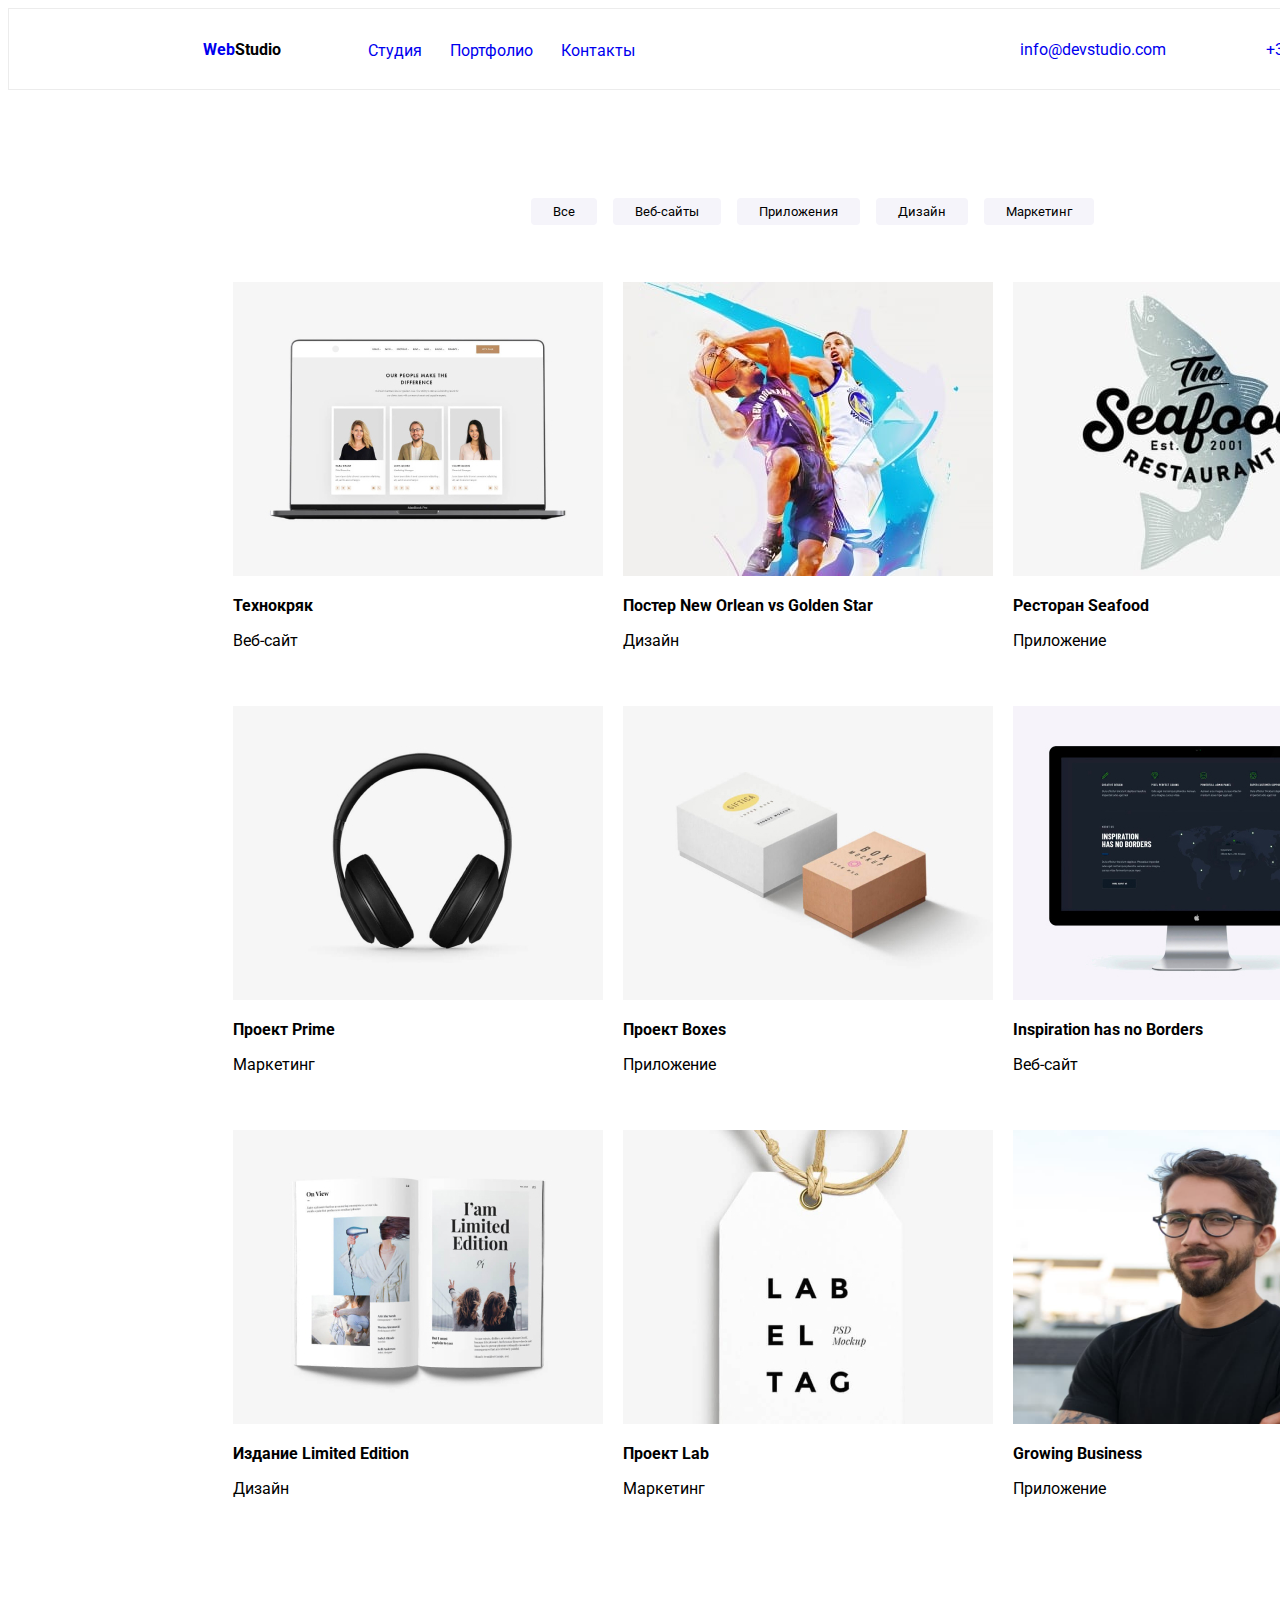
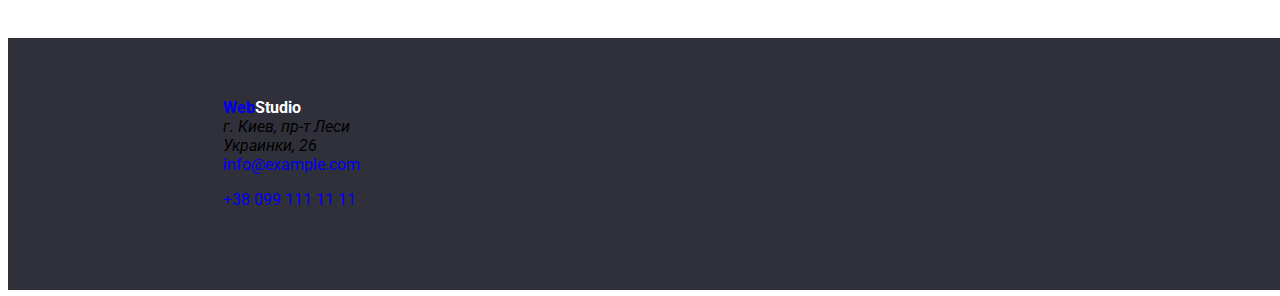
==== portfolio.html @ 561cb007 "correction hw2" ====
<!DOCTYPE html>
<html lang="ru">
<head>
   <meta charset="UTF-8">
   <meta http-equiv="X-UA-Compatible" content="IE=edge">
   <meta name="viewport" content="width=device-width, initial-scale=1.0">
   <link rel="stylesheet" href="css/style.css">
   <link href="https://fonts.googleapis.com/css2?family=Raleway:wght@700&display=swap" rel="stylesheet">
   <link href="https://fonts.googleapis.com/css2?family=Raleway:wght@700&family=Roboto:ital,wght@0,400;0,500;0,700;1,900&display=swap" rel="stylesheet">
   <title>Home Work 2</title>
</head>
<body>
   <header class="header">
      <div class="header__info-first">
         <a class="logo" href="/"><b>Web<span style="color:black">Studio</span></b></a>
         <nav>
            <ul class="nav_names">
               <li><a href="/">Студия</a></li>
               <li><a href="portfolio.html">Портфолио</a></li>
               <li><a href="#contacts">Контакты</a></li>
            </ul>
         </nav>
      </div>
      <div class="header__info-first">
         <a class="header__info-first-names" href="mailto:info@devstudio.com">info@devstudio.com</a>
         <a class="header__info-first-names" href="tel:+380961111111">+38 096 111 11 11</a>
      </div>
   </header>
   <main class="main__portfolio"> 
         <div class="main__portfolio-info">
            <ul class="main__portfolio-nav">
                  <li class="main__portfolio-nav-button"><button class="button__nav" type="button" >Все</button></li>
                  <li class="main__portfolio-nav-button"><button class="button__nav" type="button" >Веб-сайты</button></li>
                  <li class="main__portfolio-nav-button"><button class="button__nav" type="button" >Приложения</button></li>
                  <li class="main__portfolio-nav-button"><button class="button__nav" type="button" >Дизайн</button></li>
                  <li class="main__portfolio-nav-button"><button class="button__nav" type="button" >Маркетинг</button></li>
            </ul>
         </div>
         <ul class="main__information-project-details">
            <li class="main__information-project-detail">
               <img src="./images/img4.jpg" alt="man with glasses" width="370" height="294">
               <p><b>Технокряк</b></p>
               <p>Веб-сайт</p>
            </li>
            <li class="main__information-project-detail">
               <img src="./images/img5.jpg" alt="woman with glasses"  width="370" height="294">
               <p><b>Постер New Orlean vs Golden Star</b></p>
               <p>Дизайн</p>
            </li>
            <li class="main__information-project-detail">
               <img src="./images/img6.jpg" alt="man is smiling"  width="370" height="294">
               <p><b>Ресторан Seafood</b></p>
               <p>Приложение</p>
            </li>   
            <li class="main__information-project-detail">
               <img src="./images/img7.jpg" alt="man with glasses is smiling"  width="370" height="294">
               <p><b>Проект Prime</b></p>
               <p>Маркетинг</p>
            </li>  
            <li class="main__information-project-detail">
               <img src="./images/img8.jpg" alt="man with glasses"  width="370" height="294">
               <p><b>Проект Boxes</b></p>
               <p>Приложение</p>
            </li>
            <li class="main__information-project-detail">
               <img src="./images/img9.jpg" alt="woman with glasses"  width="370" height="294">
               <p><b>Inspiration has no Borders</b></p>
               <p>Веб-сайт</p>
            </li>
            <li class="main__information-project-detail">
               <img src="./images/img10.jpg" alt="man is smiling"  width="370" height="294">
               <p><b>Издание Limited Edition</b></p>
               <p>Дизайн</p>
            </li>   
            <li class="main__information-project-detail">
               <img src="./images/img11.jpg" alt="man with glasses is smiling"  width="370" height="294">
               <p><b>Проект Lab</b></p>
               <p>Маркетинг</p>
            </li>  
            <li class="main__information-project-detail">
               <img src="./images/img.jpg" alt="man with glasses is smiling" width="370" height="294">
               <p><b>Growing Business</b></p>
               <p>Приложение</p>
            </li>  
         </ul>    
   </main>
   <footer class="footer__contacts" id="contacts">
      <div class="footer__contacts-info">
         <a href="/"><b>Web<span style="color:white">Studio</span></b></a>
      <address>г. Киев, пр-т Леси Украинки, 26</address>
      <a href="mailto:info@example.com">info@example.com</a>
      <p class="tel"><a href="tel:+380991111111">+38 099 111 11 11</a></p>
      </div>
   </footer>

</body>
</html>
---- css/style.css ----
* {
  font-family: 'Raleway', sans-serif;
  font-family: 'Roboto', sans-serif;
}
body {
  width: 1600px;
  height: 1880px;
}
li {
  list-style-type: none;
}
a {
  text-decoration: none;
}
.header {
  display: flex;
  justify-content: space-around;
  width: 1600px;
  height: 80px;
  background: #ffffff;
  border: 1px solid #ececec;
}

.header__info-first {
  display: flex;
  justify-content: space-around;
  align-items: center;
}
.header__info-first-names {
  padding: 50px;
}
.logo {
  width: 145px;
  text-align: center;
}
.nav_names {
  display: flex;
  justify-content: space-around;
  width: 294px;
  height: 16px;
}
.main__portfolio {
  width: 1170px;
  height: 1360px;
  padding: 94px 215px;
}
.main__portfolio-info {
  padding-bottom: 34px;
}

.main__portfolio-nav {
  display: flex;
  width: 611px;
  height: 54px;
  margin: auto;
  align-items: center;
}
.main__portfolio-nav-button {
  padding: 8px;
}
.button__nav {
  padding: 6px 22px;
  background: #f5f4fa;
  border-radius: 4px;
  border-style: none;
}
.main__information-project-details {
  display: flex;
  flex-wrap: wrap;
  padding: 0;
  margin: 0;
}
.main__information-project-detail {
  width: 370px;
  height: 404px;
  padding: 10px;
}
.footer__contacts {
  background-image: url(/images/Bg.jpg);
  width: 1600px;
  height: 252px;
}
.footer__contacts-info {
  padding: 60px 1240px 60px 215px;
}
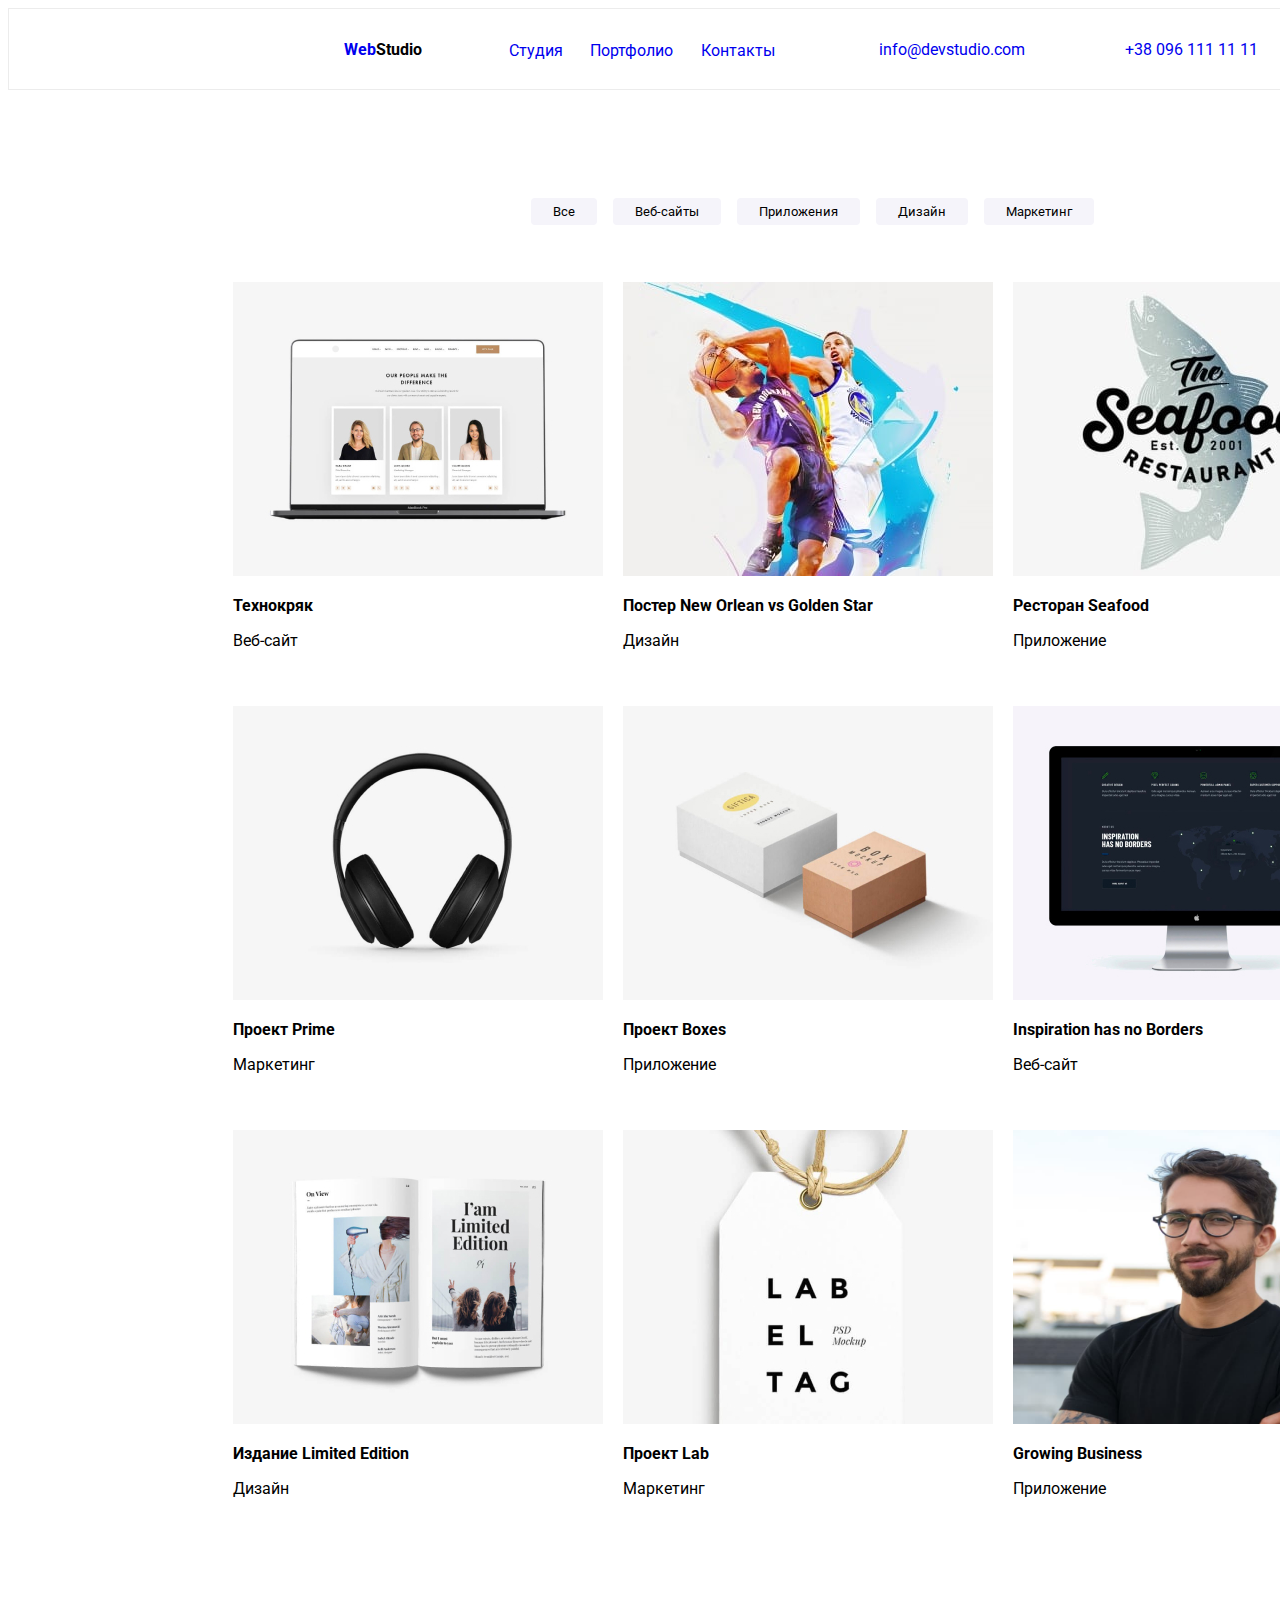
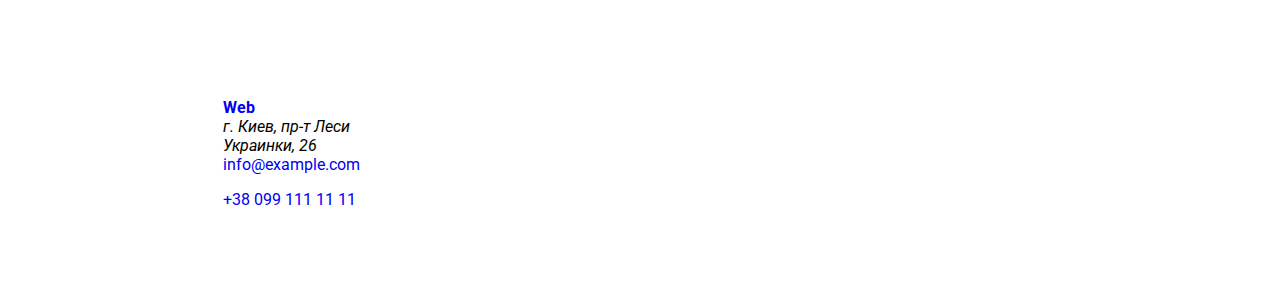
==== commit 75568b47: "correction 4" ====
--- a/portfolio.html
+++ b/portfolio.html
@@ -11,20 +11,18 @@
 </head>
 <body>
    <header class="header">
-      <div class="header__info-first">
+      <nav class="header__info-first">
          <a class="logo" href="/"><b>Web<span style="color:black">Studio</span></b></a>
-         <nav>
-            <ul class="nav_names">
-               <li><a href="/">Студия</a></li>
-               <li><a href="portfolio.html">Портфолио</a></li>
-               <li><a href="#contacts">Контакты</a></li>
-            </ul>
-         </nav>
-      </div>
-      <div class="header__info-first">
-         <a class="header__info-first-names" href="mailto:info@devstudio.com">info@devstudio.com</a>
-         <a class="header__info-first-names" href="tel:+380961111111">+38 096 111 11 11</a>
-      </div>
+         <ul class="nav_names">
+            <li><a href="/">Студия</a></li>
+            <li><a href="portfolio.html">Портфолио</a></li>
+            <li><a href="#contacts">Контакты</a></li>
+         </ul>
+         <ul class="header__info-first">
+            <li><a class="header__info-first-names" href="mailto:info@devstudio.com">info@devstudio.com</a></li>
+            <li><a class="header__info-first-names" href="tel:+380961111111">+38 096 111 11 11</a></li>
+         </ul>
+      </nav>
    </header>
    <main class="main__portfolio"> 
          <div class="main__portfolio-info">
--- a/css/style.css
+++ b/css/style.css
@@ -76,7 +76,7 @@
   padding: 10px;
 }
 .footer__contacts {
-  background-image: url(/images/Bg.jpg);
+  background-image: url(./images/Bg.jpg);
   width: 1600px;
   height: 252px;
 }
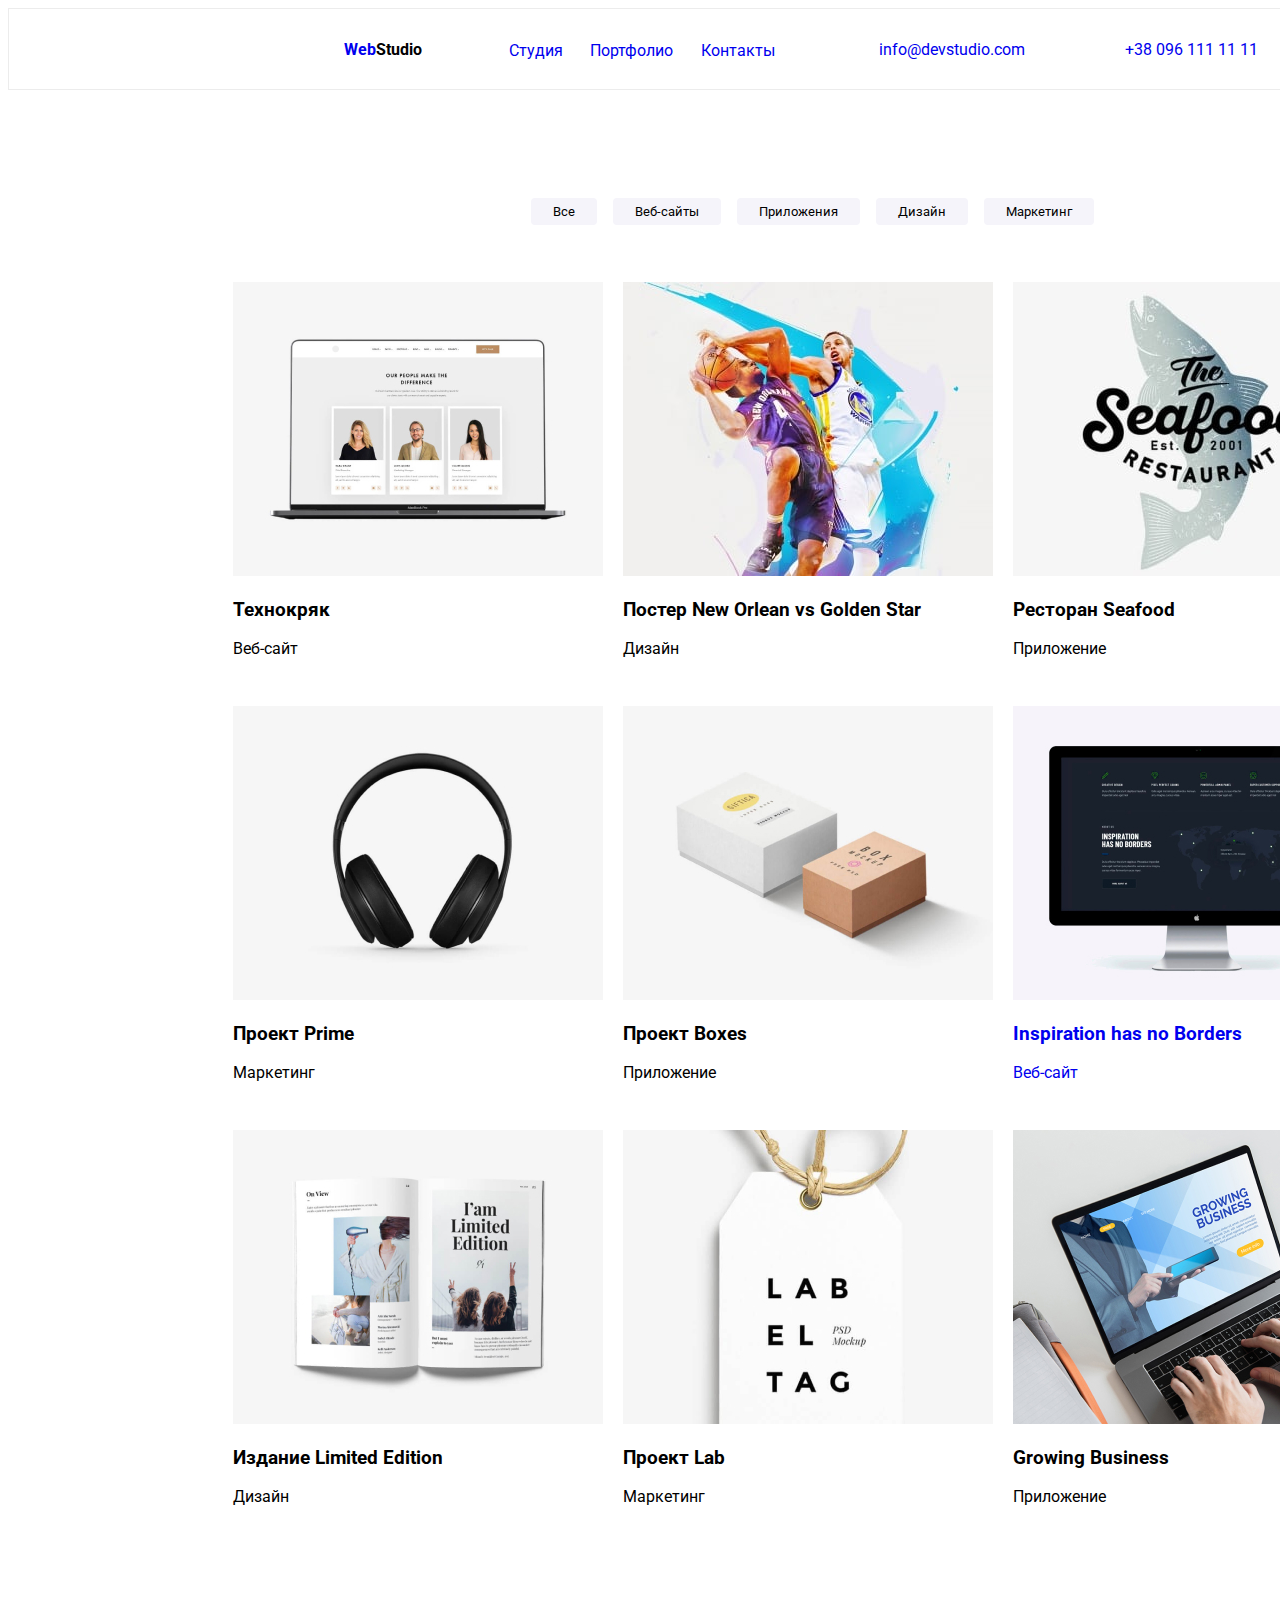
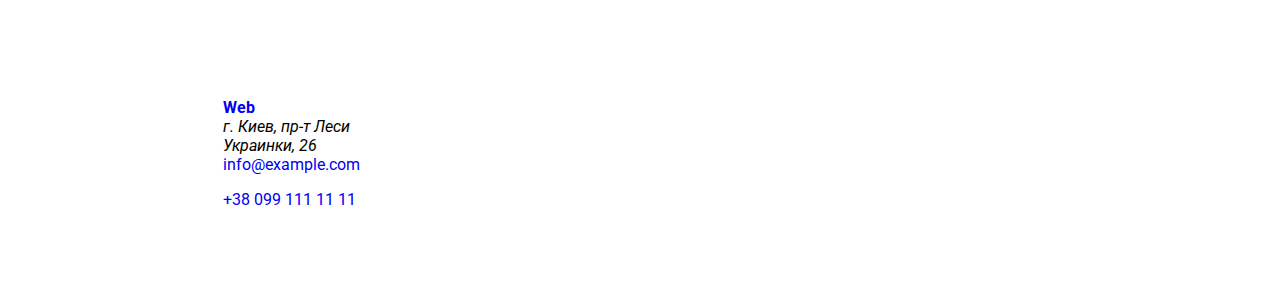
==== commit 12a26ab0: "corrections of the alt" ====
--- a/portfolio.html
+++ b/portfolio.html
@@ -12,9 +12,9 @@
 <body>
    <header class="header">
       <nav class="header__info-first">
-         <a class="logo" href="/"><b>Web<span style="color:black">Studio</span></b></a>
+         <a class="logo" href="index.html"><b>Web<span style="color:black">Studio</span></b></a>
          <ul class="nav_names">
-            <li><a href="/">Студия</a></li>
+            <li><a href="index.html">Студия</a></li>
             <li><a href="portfolio.html">Портфолио</a></li>
             <li><a href="#contacts">Контакты</a></li>
          </ul>
@@ -36,55 +36,55 @@
          </div>
          <ul class="main__information-project-details">
             <li class="main__information-project-detail">
-               <img src="./images/img4.jpg" alt="man with glasses" width="370" height="294">
-               <p><b>Технокряк</b></p>
+               <a href="#"><img src="./images/img4.jpg" alt="Три человека" width="370" ></a>
+               <h3>Технокряк</h3>
                <p>Веб-сайт</p>
             </li>
             <li class="main__information-project-detail">
-               <img src="./images/img5.jpg" alt="woman with glasses"  width="370" height="294">
-               <p><b>Постер New Orlean vs Golden Star</b></p>
+               <a href="#"><img src="./images/img5.jpg" alt="два человека играют в баскетбол"  width="370" ></a>
+               <h3>Постер New Orlean vs Golden Star</h3>
                <p>Дизайн</p>
             </li>
             <li class="main__information-project-detail">
-               <img src="./images/img6.jpg" alt="man is smiling"  width="370" height="294">
-               <p><b>Ресторан Seafood</b></p>
+               <a href="#"><img src="./images/img6.jpg" alt="логотип морского ресторана"  width="370" ></a>
+               <h3>Ресторан Seafood</h3>
                <p>Приложение</p>
             </li>   
             <li class="main__information-project-detail">
-               <img src="./images/img7.jpg" alt="man with glasses is smiling"  width="370" height="294">
-               <p><b>Проект Prime</b></p>
+               <a href="#"><img src="./images/img7.jpg" alt="наушники"  width="370" ></a>
+               <h3>Проект Prime</h3>
                <p>Маркетинг</p>
             </li>  
             <li class="main__information-project-detail">
-               <img src="./images/img8.jpg" alt="man with glasses"  width="370" height="294">
-               <p><b>Проект Boxes</b></p>
+               <a href="#"><img src="./images/img8.jpg" alt="две коробки"  width="370" ></a>
+               <h3>Проект Boxes</h3>
                <p>Приложение</p>
             </li>
             <li class="main__information-project-detail">
-               <img src="./images/img9.jpg" alt="woman with glasses"  width="370" height="294">
-               <p><b>Inspiration has no Borders</b></p>
+               <img src="./images/img9.jpg" alt="рабочий стол"  width="370" ></a>
+               <a href="#"><h3 lang="en">Inspiration has no Borders</h3>
                <p>Веб-сайт</p>
             </li>
             <li class="main__information-project-detail">
-               <img src="./images/img10.jpg" alt="man is smiling"  width="370" height="294">
-               <p><b>Издание Limited Edition</b></p>
+               <a href="#"><img src="./images/img10.jpg" alt="открытая книга"  width="370" ></a>
+               <h3>Издание Limited Edition</h3>
                <p>Дизайн</p>
             </li>   
             <li class="main__information-project-detail">
-               <img src="./images/img11.jpg" alt="man with glasses is smiling"  width="370" height="294">
-               <p><b>Проект Lab</b></p>
+               <a href="#"><img src="./images/img11.jpg" alt="метка"  width="370" ></a>
+               <h3>Проект Lab</h3>
                <p>Маркетинг</p>
             </li>  
             <li class="main__information-project-detail">
-               <img src="./images/img.jpg" alt="man with glasses is smiling" width="370" height="294">
-               <p><b>Growing Business</b></p>
+               <a href="#"><img src="./images/img12.jpg" alt="ноутбук" width="370" ></a>
+               <h3 lang="en">Growing Business</h3>
                <p>Приложение</p>
             </li>  
          </ul>    
    </main>
    <footer class="footer__contacts" id="contacts">
       <div class="footer__contacts-info">
-         <a href="/"><b>Web<span style="color:white">Studio</span></b></a>
+         <a href="index.html"><b>Web<span style="color:white">Studio</span></b></a>
       <address>г. Киев, пр-т Леси Украинки, 26</address>
       <a href="mailto:info@example.com">info@example.com</a>
       <p class="tel"><a href="tel:+380991111111">+38 099 111 11 11</a></p>
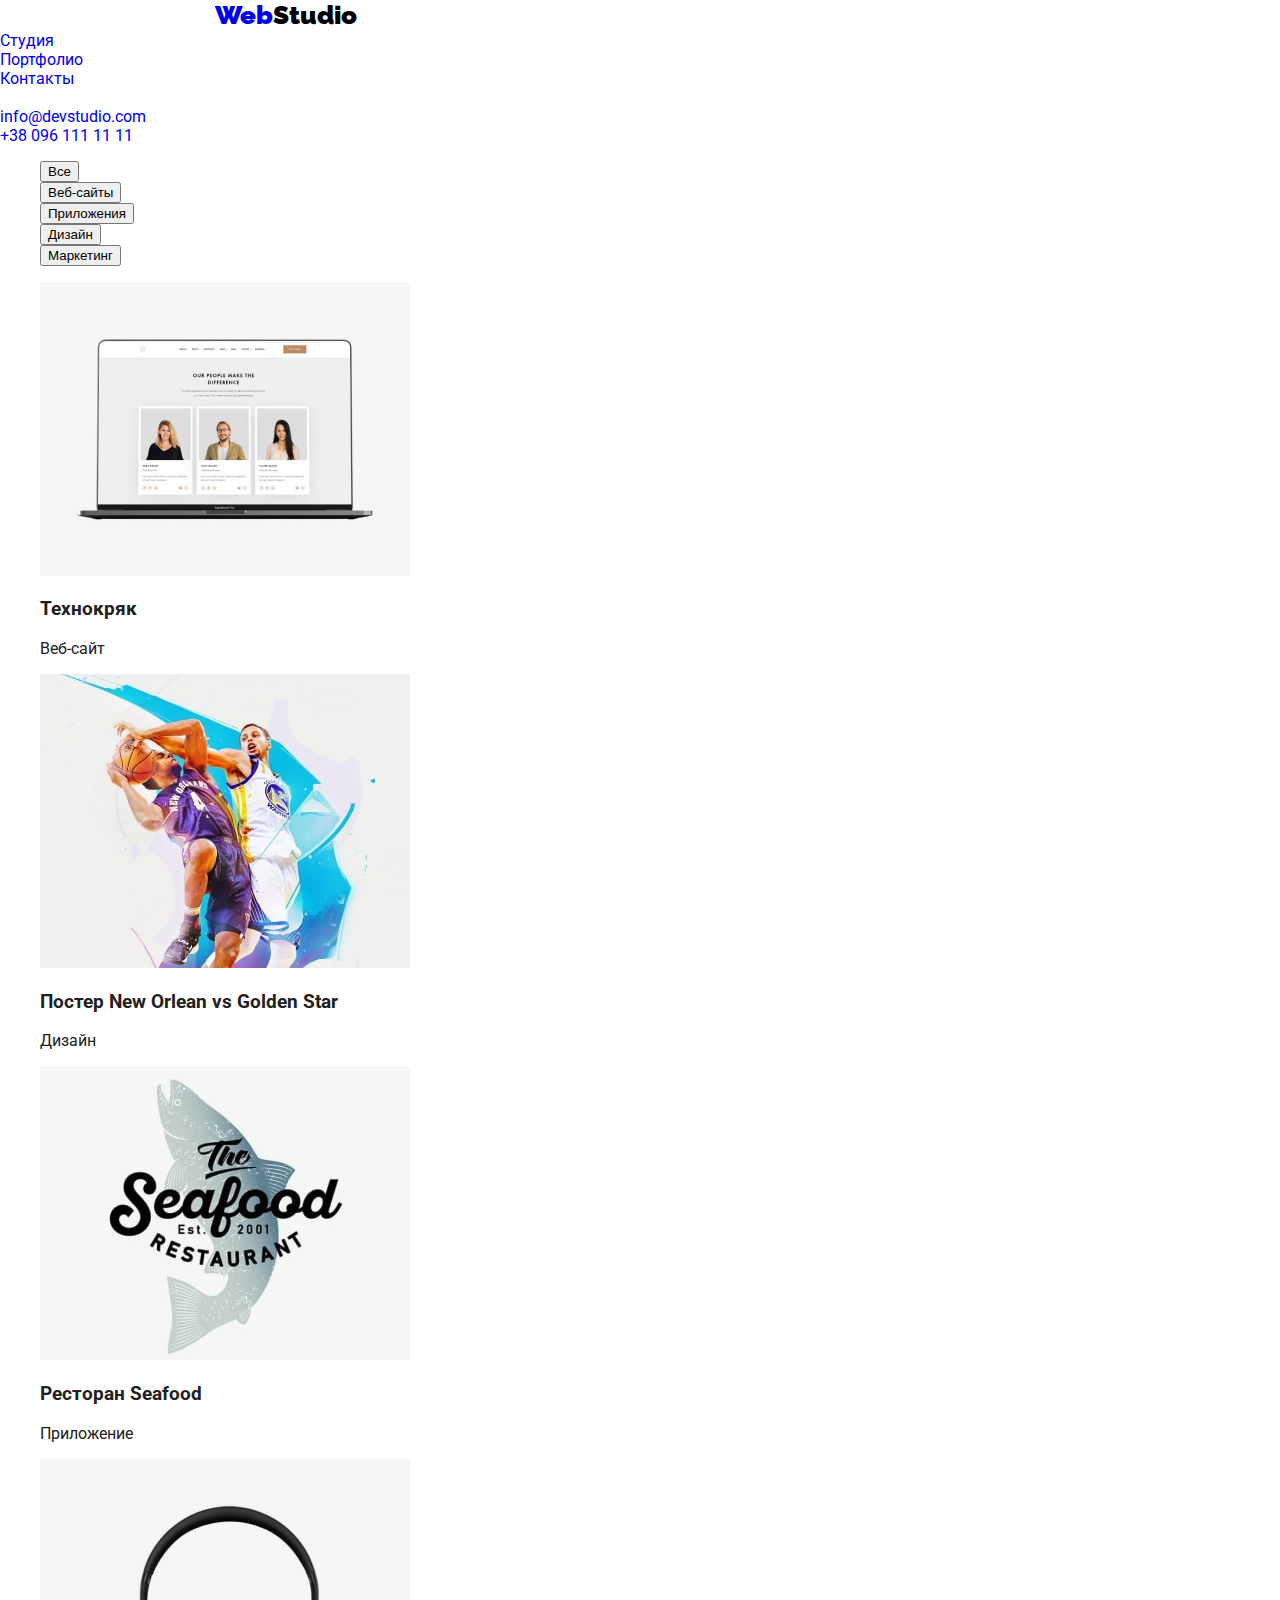
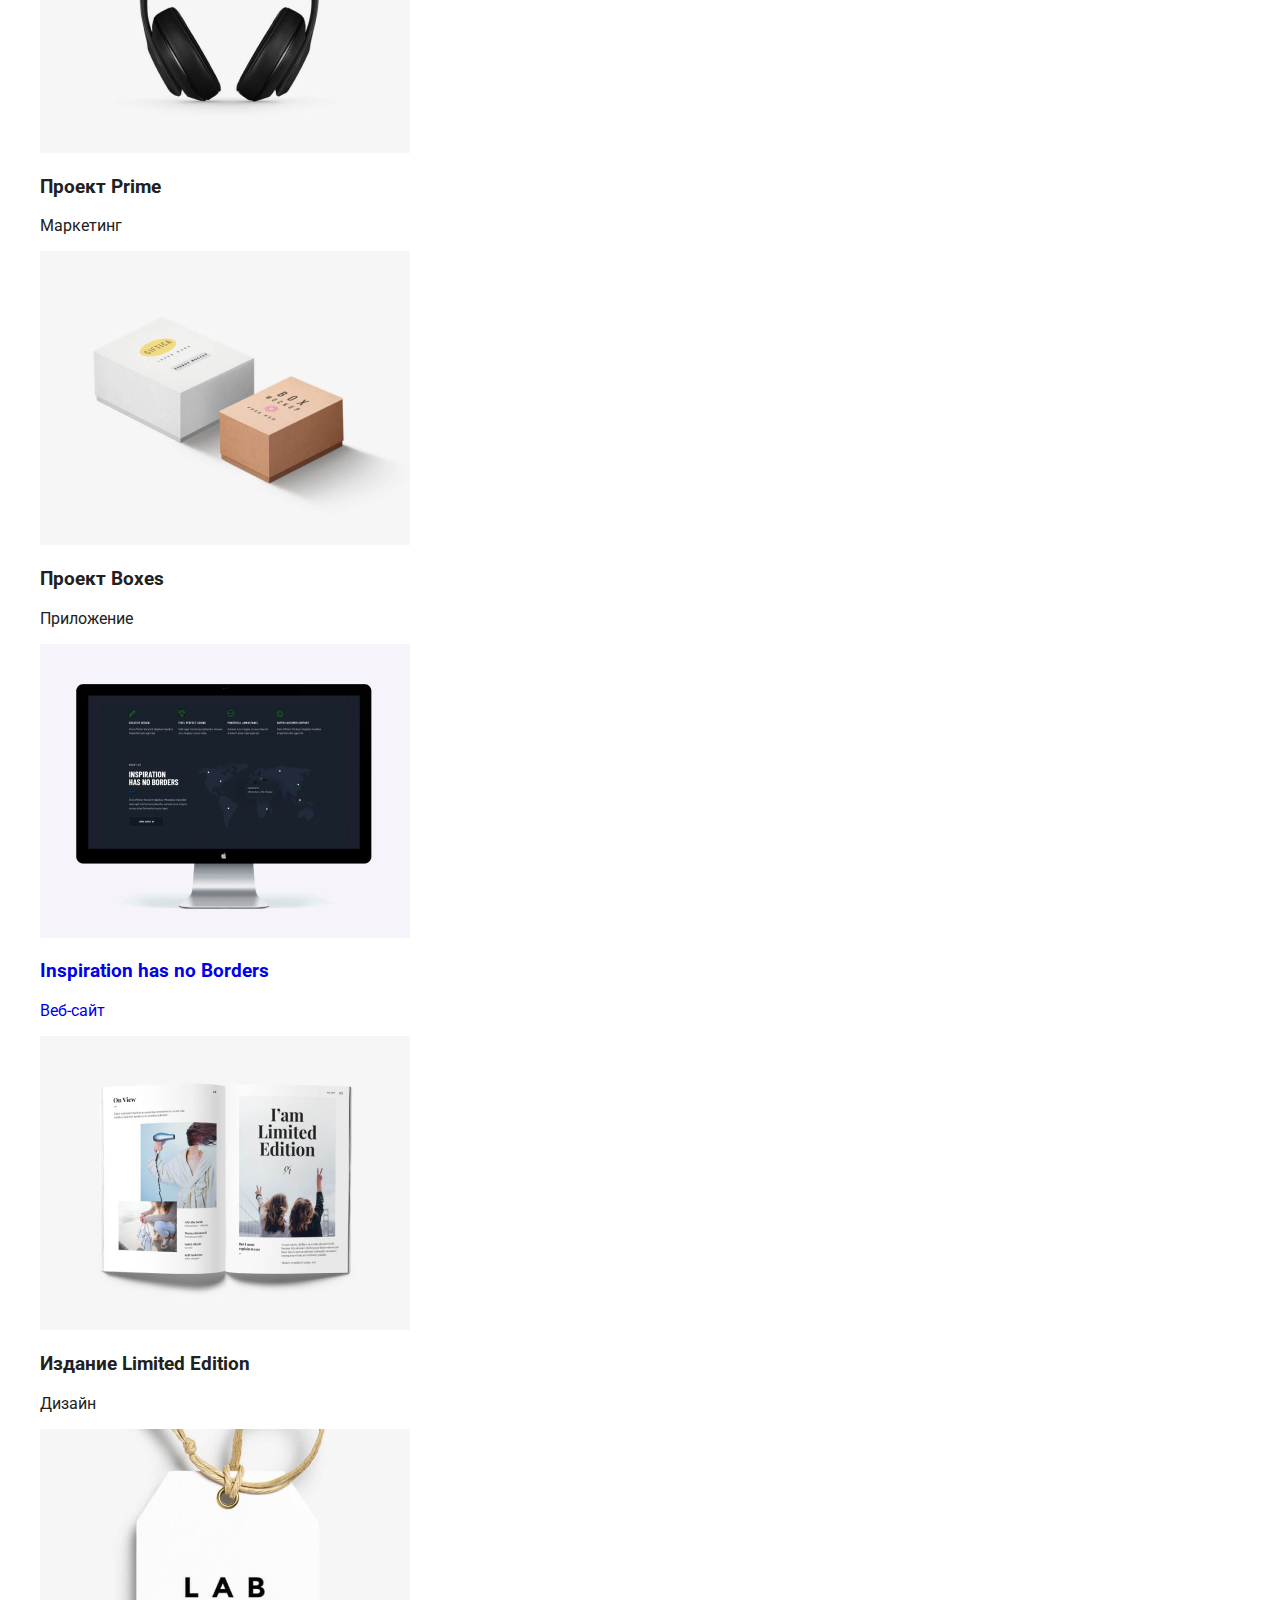
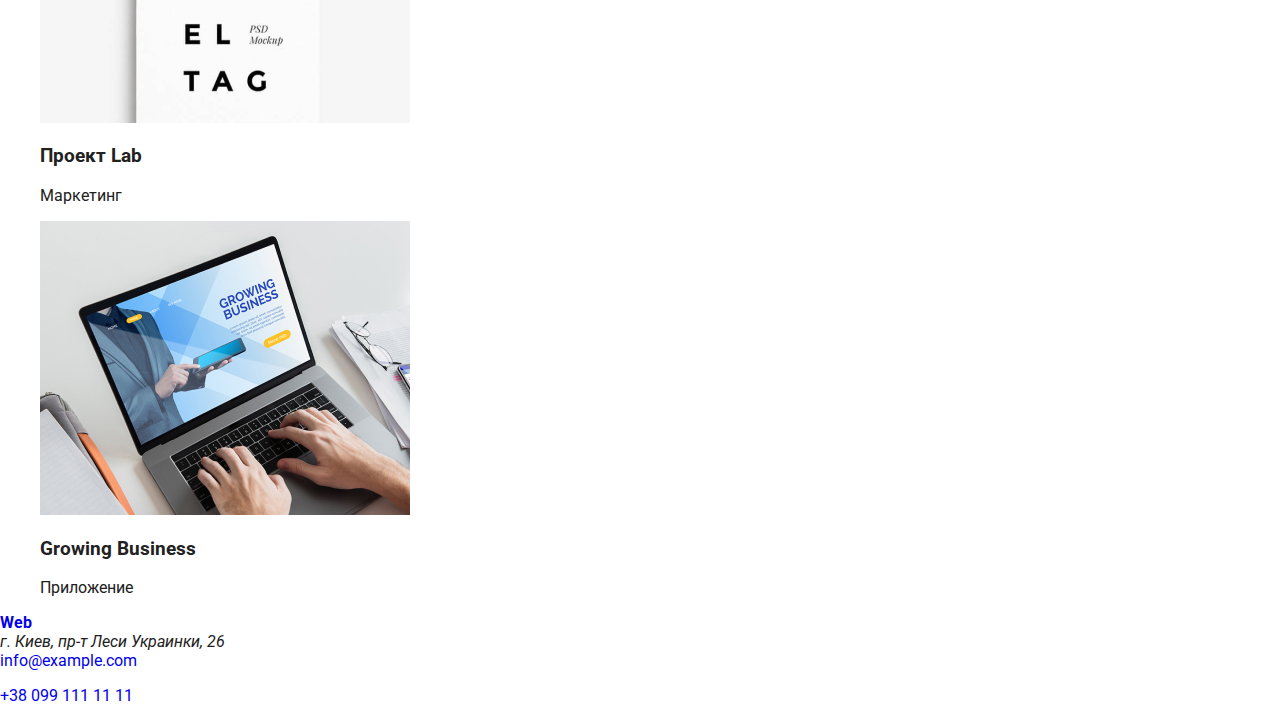
==== commit 86a08e28: "page 1 css" ====
--- a/portfolio.html
+++ b/portfolio.html
@@ -4,10 +4,10 @@
    <meta charset="UTF-8">
    <meta http-equiv="X-UA-Compatible" content="IE=edge">
    <meta name="viewport" content="width=device-width, initial-scale=1.0">
-   <link rel="stylesheet" href="css/style.css">
    <link href="https://fonts.googleapis.com/css2?family=Raleway:wght@700&display=swap" rel="stylesheet">
    <link href="https://fonts.googleapis.com/css2?family=Raleway:wght@700&family=Roboto:ital,wght@0,400;0,500;0,700;1,900&display=swap" rel="stylesheet">
    <title>Home Work 2</title>
+   <link rel="stylesheet" href="css/style.css"> 
 </head>
 <body>
    <header class="header">
--- a/css/style.css
+++ b/css/style.css
@@ -1,10 +1,8 @@
-* {
-  font-family: 'Raleway', sans-serif;
+body {
   font-family: 'Roboto', sans-serif;
-}
-body {
+  color: #212121;
   width: 1600px;
-  height: 1880px;
+  margin: auto;
 }
 li {
   list-style-type: none;
@@ -12,74 +10,102 @@
 a {
   text-decoration: none;
 }
-.header {
-  display: flex;
-  justify-content: space-around;
-  width: 1600px;
+.page-header {
   height: 80px;
-  background: #ffffff;
-  border: 1px solid #ececec;
+}
+.header__info-first {
+  display: inline;
+}
+.header__info-first > ul {
+  display: inline;
+}
+.header__site-nav li,
+.header__contact li {
+  display: inline;
+  padding: 25px;
+}
+.logo {
+  font-size: 26px;
+  font-family: 'Raleway', sans-serif;
+  letter-spacing: 3%;
+  font-weight: 700;
+  line-height: 30.52px;
+  padding-left: 215px;
+  padding-right: 68px;
+}
+.contact {
+  padding-right: 201px;
+}
+.studio:hover,
+.portfolio:hover,
+.contact:hover,
+.email:hover,
+.telephone:hover {
+  color: #2196f3;
+}
+.header__button {
+  height: 600px;
+  background-image: url('/images/Bg.jpg');
+  text-align: center;
+  font-family: 'Roboto', sans-serif;
+  letter-spacing: 6%;
+}
+.header__button h1 {
+  display: block;
+  padding: 200px 452px 30px;
+}
+.header__button-title {
+  width: 696px;
+  height: 120px;
+  color: #ffffff;
+  text-align: center;
+  margin: 0;
+  font-size: 44px;
+  font-weight: 900;
+  line-height: 60px;
+}
+.header__button-button {
+  padding: 10px 32px 10px;
+  color: #ffffff;
+  background-color: #2196f3;
+  border-radius: 4px;
+  margin: 0;
+  font-size: 16px;
+  font-weight: 700;
+  line-height: 30px;
+}
+.main__details {
+  width: 1170px;
+  height: 101px;
+  padding-left: 215px;
+  padding-right: 215px;
 }
 
-.header__info-first {
-  display: flex;
-  justify-content: space-around;
-  align-items: center;
+.main__details li {
+  display: inline-block;
+  width: 270px;
 }
-.header__info-first-names {
-  padding: 50px;
+.second {
+  padding-left: 15px;
+  padding-right: 15px;
 }
-.logo {
-  width: 145px;
-  text-align: center;
+.main__details-info > h3 {
+  padding-bottom: 10px;
+  padding-top: 94px;
+  font-style: normal;
+  font-weight: bold;
+  font-size: 14px;
+  line-height: 16px;
+  letter-spacing: 0.03em;
+  text-transform: uppercase;
+  color: #212121;
 }
-.nav_names {
-  display: flex;
-  justify-content: space-around;
-  width: 294px;
-  height: 16px;
+.main__details-info > p {
+  font-family: Roboto;
+  font-style: normal;
+  font-weight: normal;
+  font-size: 14px;
+  line-height: 24px;
+  letter-spacing: 0.03em;
+  color: #757575;
 }
-.main__portfolio {
-  width: 1170px;
-  height: 1360px;
-  padding: 94px 215px;
-}
-.main__portfolio-info {
-  padding-bottom: 34px;
-}
-
-.main__portfolio-nav {
-  display: flex;
-  width: 611px;
-  height: 54px;
-  margin: auto;
-  align-items: center;
-}
-.main__portfolio-nav-button {
-  padding: 8px;
-}
-.button__nav {
-  padding: 6px 22px;
-  background: #f5f4fa;
-  border-radius: 4px;
-  border-style: none;
-}
-.main__information-project-details {
-  display: flex;
-  flex-wrap: wrap;
-  padding: 0;
-  margin: 0;
-}
-.main__information-project-detail {
-  width: 370px;
-  height: 404px;
-  padding: 10px;
-}
-.footer__contacts {
-  background-image: url(./images/Bg.jpg);
-  width: 1600px;
-  height: 252px;
-}
-.footer__contacts-info {
-  padding: 60px 1240px 60px 215px;
-}
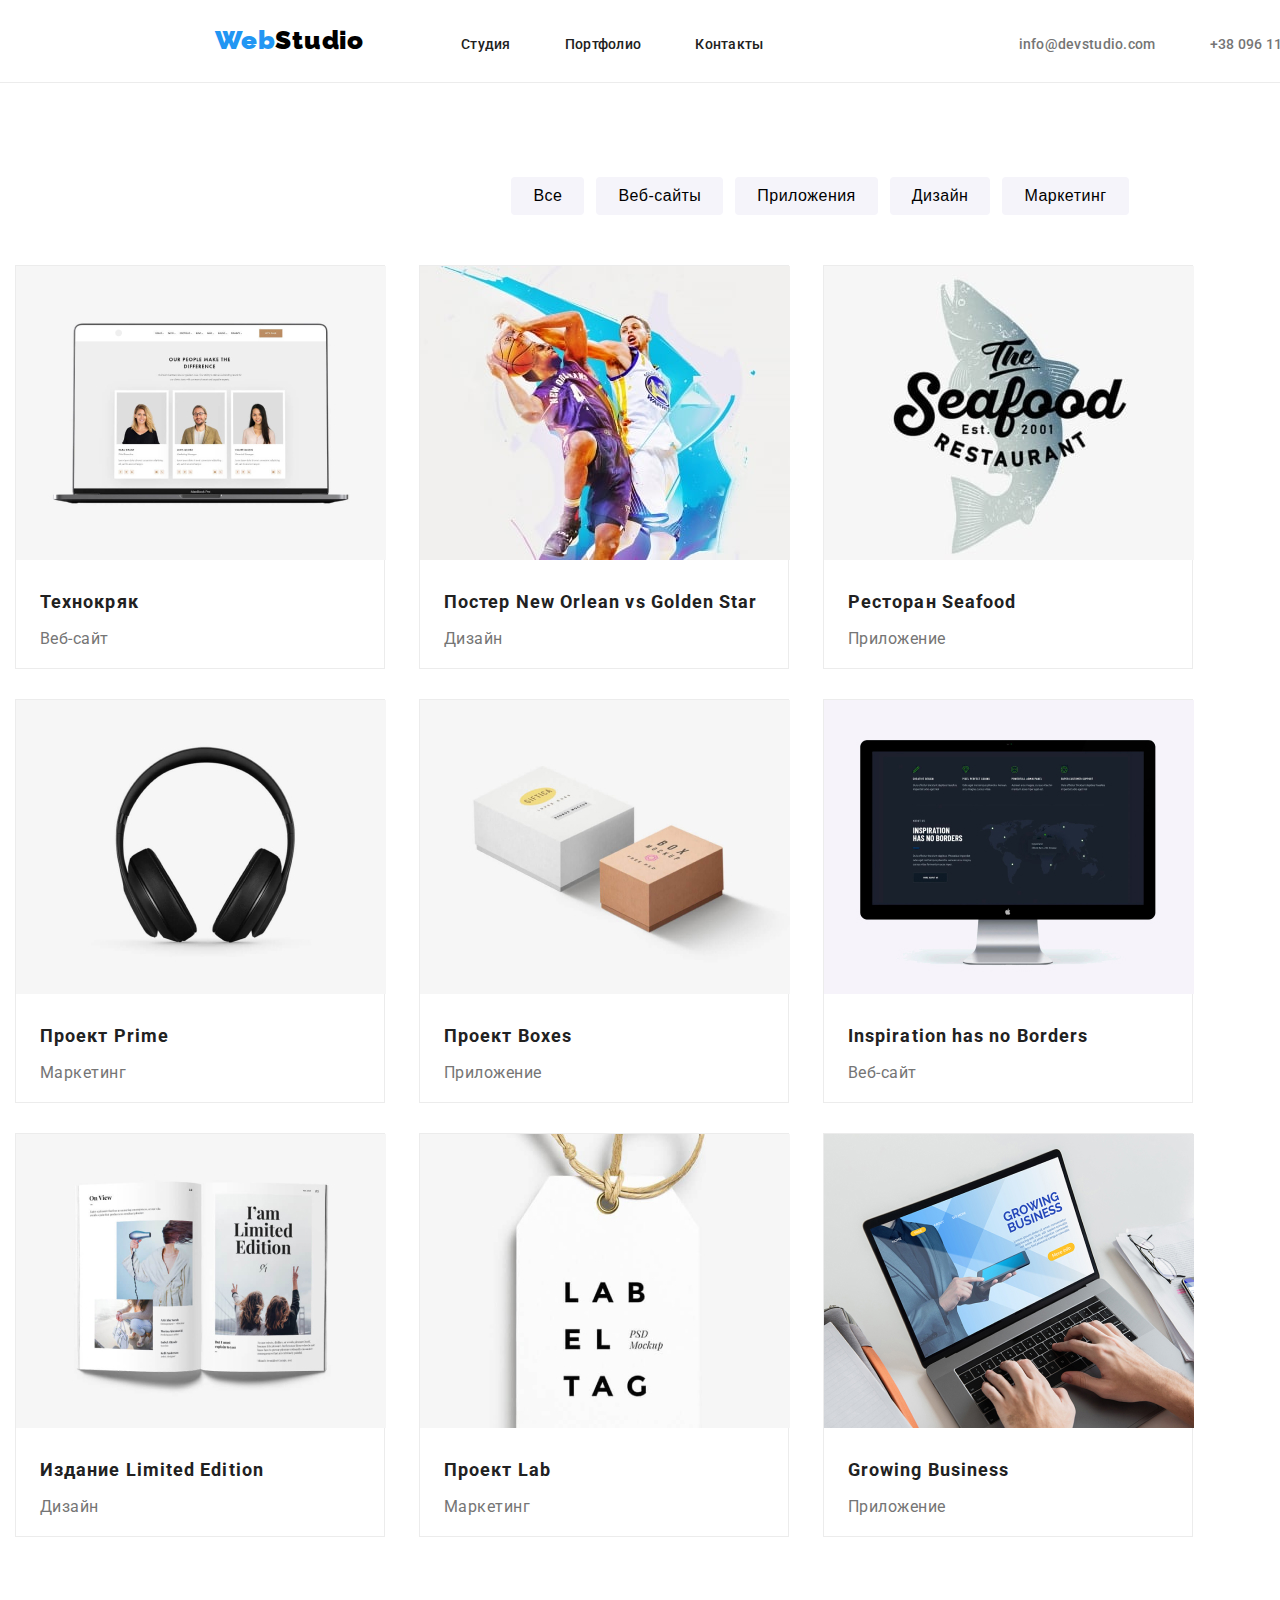
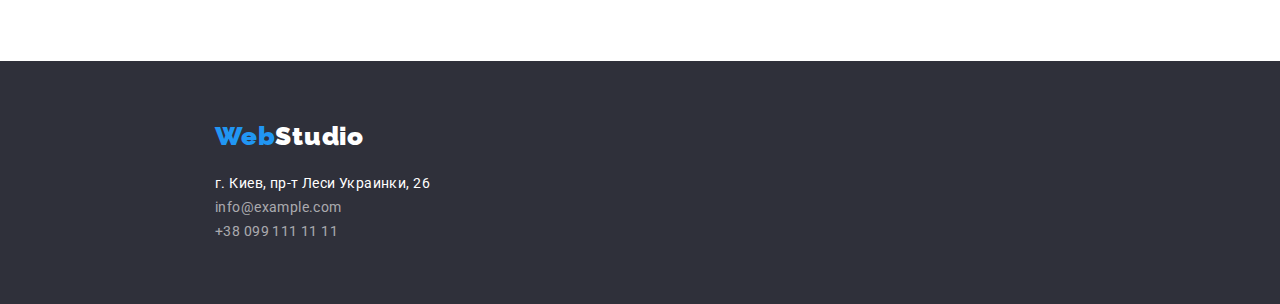
==== commit 80f0a4d3: "corection" ====
--- a/portfolio.html
+++ b/portfolio.html
@@ -4,91 +4,91 @@
    <meta charset="UTF-8">
    <meta http-equiv="X-UA-Compatible" content="IE=edge">
    <meta name="viewport" content="width=device-width, initial-scale=1.0">
-   <link href="https://fonts.googleapis.com/css2?family=Raleway:wght@700&display=swap" rel="stylesheet">
+   <title>Home Work 2</title>
    <link href="https://fonts.googleapis.com/css2?family=Raleway:wght@700&family=Roboto:ital,wght@0,400;0,500;0,700;1,900&display=swap" rel="stylesheet">
-   <title>Home Work 2</title>
    <link rel="stylesheet" href="css/style.css"> 
 </head>
 <body>
-   <header class="header">
+   <header class="page-header">
+
       <nav class="header__info-first">
-         <a class="logo" href="index.html"><b>Web<span style="color:black">Studio</span></b></a>
-         <ul class="nav_names">
-            <li><a href="index.html">Студия</a></li>
-            <li><a href="portfolio.html">Портфолио</a></li>
-            <li><a href="#contacts">Контакты</a></li>
+         <a class="logo link" href="./index.html"><b style="color:#2196F3">Web<span style="color:#000000;">Studio</span></b></a>
+         <ul class="header__site-nav">
+            <li><a class="header__site-nav link studio" href="./index.html">Студия</a></li>
+            <li><a class="header__site-nav link portfolio" href="./portfolio.html">Портфолио</a></li>
+            <li><a class="header__site-nav link contact" href="#contacts">Контакты</a></li>
          </ul>
-         <ul class="header__info-first">
-            <li><a class="header__info-first-names" href="mailto:info@devstudio.com">info@devstudio.com</a></li>
-            <li><a class="header__info-first-names" href="tel:+380961111111">+38 096 111 11 11</a></li>
+         <ul class="header__contact">
+            <li><a class="header__info-first link email grey" href="mailto:info@devstudio.com">info@devstudio.com</a></li>
+            <li><a class="header__info-first link telephone grey" href="tel:+380961111111">+38 096 111 11 11</a></li>
          </ul>
       </nav>
+      
    </header>
    <main class="main__portfolio"> 
-         <div class="main__portfolio-info">
-            <ul class="main__portfolio-nav">
-                  <li class="main__portfolio-nav-button"><button class="button__nav" type="button" >Все</button></li>
-                  <li class="main__portfolio-nav-button"><button class="button__nav" type="button" >Веб-сайты</button></li>
-                  <li class="main__portfolio-nav-button"><button class="button__nav" type="button" >Приложения</button></li>
-                  <li class="main__portfolio-nav-button"><button class="button__nav" type="button" >Дизайн</button></li>
-                  <li class="main__portfolio-nav-button"><button class="button__nav" type="button" >Маркетинг</button></li>
-            </ul>
-         </div>
-         <ul class="main__information-project-details">
-            <li class="main__information-project-detail">
+      <section>         
+         <ul class="main__portfolio-nav list">
+               <li class="main__portfolio-nav-button"><button class="button__nav" type="button" >Все</button></li>
+               <li class="main__portfolio-nav-button"><button class="button__nav" type="button" >Веб-сайты</button></li>
+               <li class="main__portfolio-nav-button"><button class="button__nav" type="button" >Приложения</button></li>
+               <li class="main__portfolio-nav-button"><button class="button__nav" type="button" >Дизайн</button></li>
+               <li class="main__portfolio-nav-button"><button class="button__nav" type="button" >Маркетинг</button></li>
+         </ul>
+      
+         <ul class="main__information-project-details list">
+            <li class="main__information-project-detail firsts">
                <a href="#"><img src="./images/img4.jpg" alt="Три человека" width="370" ></a>
                <h3>Технокряк</h3>
-               <p>Веб-сайт</p>
+               <p class="grey detail">Веб-сайт</p>
             </li>
-            <li class="main__information-project-detail">
+            <li class="main__information-project-detail seconds">
                <a href="#"><img src="./images/img5.jpg" alt="два человека играют в баскетбол"  width="370" ></a>
                <h3>Постер New Orlean vs Golden Star</h3>
-               <p>Дизайн</p>
+               <p class="grey detail">Дизайн</p>
             </li>
-            <li class="main__information-project-detail">
+            <li class="main__information-project-detail third">
                <a href="#"><img src="./images/img6.jpg" alt="логотип морского ресторана"  width="370" ></a>
                <h3>Ресторан Seafood</h3>
-               <p>Приложение</p>
+               <p class="grey detail">Приложение</p>
             </li>   
-            <li class="main__information-project-detail">
+            <li class="main__information-project-detail four">
                <a href="#"><img src="./images/img7.jpg" alt="наушники"  width="370" ></a>
                <h3>Проект Prime</h3>
-               <p>Маркетинг</p>
+               <p class="grey detail">Маркетинг</p>
             </li>  
-            <li class="main__information-project-detail">
+            <li class="main__information-project-detail five">
                <a href="#"><img src="./images/img8.jpg" alt="две коробки"  width="370" ></a>
                <h3>Проект Boxes</h3>
-               <p>Приложение</p>
+               <p class="grey detail">Приложение</p>
             </li>
-            <li class="main__information-project-detail">
-               <img src="./images/img9.jpg" alt="рабочий стол"  width="370" ></a>
-               <a href="#"><h3 lang="en">Inspiration has no Borders</h3>
-               <p>Веб-сайт</p>
+            <li class="main__information-project-detail six">
+               <a href="#"><img src="./images/img9.jpg" alt="рабочий стол"  width="370" ></a>
+               <h3 lang="en">Inspiration has no Borders</h3>
+               <p class="grey detail">Веб-сайт</p>
             </li>
-            <li class="main__information-project-detail">
+            <li class="main__information-project-detail seven">
                <a href="#"><img src="./images/img10.jpg" alt="открытая книга"  width="370" ></a>
                <h3>Издание Limited Edition</h3>
-               <p>Дизайн</p>
+               <p class="grey detail">Дизайн</p>
             </li>   
-            <li class="main__information-project-detail">
+            <li class="main__information-project-detail eight">
                <a href="#"><img src="./images/img11.jpg" alt="метка"  width="370" ></a>
                <h3>Проект Lab</h3>
-               <p>Маркетинг</p>
+               <p class="grey detail">Маркетинг</p>
             </li>  
-            <li class="main__information-project-detail">
+            <li class="main__information-project-detail nine">
                <a href="#"><img src="./images/img12.jpg" alt="ноутбук" width="370" ></a>
                <h3 lang="en">Growing Business</h3>
-               <p>Приложение</p>
+               <p class="grey detail">Приложение</p>
             </li>  
-         </ul>    
+         </ul>  
+      </section>   
    </main>
-   <footer class="footer__contacts" id="contacts">
-      <div class="footer__contacts-info">
-         <a href="index.html"><b>Web<span style="color:white">Studio</span></b></a>
-      <address>г. Киев, пр-т Леси Украинки, 26</address>
-      <a href="mailto:info@example.com">info@example.com</a>
-      <p class="tel"><a href="tel:+380991111111">+38 099 111 11 11</a></p>
-      </div>
+   <footer class="footer" id="contacts">
+      <a class="logo-footer link" href="./index.html"><b style="color:#2196F3">Web<span style="color:#ffffff;">Studio</span></b></a>
+      <address class="address white">г. Киев, пр-т Леси Украинки, 26</address>
+      <a class="link whitening" href="mailto:info@example.com">info@example.com</a>
+      <p class="tel"><a class="link whitening" href="tel:+380991111111">+38 099 111 11 11</a></p>
    </footer>
 
 </body>
--- a/css/style.css
+++ b/css/style.css
@@ -1,23 +1,58 @@
+html {
+  box-sizing: border-box;
+}
+*,
+*::before,
+*::after {
+  box-sizing: inherit;
+}
+:root {
+  --primary-text-color: #212121;
+  --spetial-color: #2196f3;
+  --color-grey: #757575;
+  --color-white: #ffffff;
+  --color-of-details: #ececec;
+  --color-background: #f5f4fa;
+  --color-image: #2f303a;
+  --color-footer-contact: rgba(255, 255, 255, 0.6);
+}
 body {
   font-family: 'Roboto', sans-serif;
-  color: #212121;
+  color: var(--primary-text-color);
   width: 1600px;
   margin: auto;
 }
-li {
+.list {
   list-style-type: none;
 }
-a {
+.link {
   text-decoration: none;
 }
+.grey {
+  color: var(--color-grey);
+}
+.white {
+  color: var(--color-white);
+}
 .page-header {
-  height: 80px;
-}
-.header__info-first {
-  display: inline;
+  padding: 26px 215px;
+  border-bottom: solid 1px var(--color-of-details);
 }
 .header__info-first > ul {
   display: inline;
+}
+.studio,
+.portfolio,
+.contact {
+  color: var(--primary-text-color);
+  font-weight: 500;
+  font-size: 14px;
+  line-height: 1.14;
+  letter-spacing: 0.02em;
+}
+.header__site-nav,
+.header__contact {
+  padding: 0;
 }
 .header__site-nav li,
 .header__contact li {
@@ -27,58 +62,60 @@
 .logo {
   font-size: 26px;
   font-family: 'Raleway', sans-serif;
-  letter-spacing: 3%;
+  letter-spacing: 0.03em;
   font-weight: 700;
-  line-height: 30.52px;
-  padding-left: 215px;
+  line-height: 1.15;
   padding-right: 68px;
 }
 .contact {
   padding-right: 201px;
 }
-.studio:hover,
-.portfolio:hover,
-.contact:hover,
-.email:hover,
-.telephone:hover {
-  color: #2196f3;
+.header__site-nav .link:hover,
+.header__contact .link:hover,
+.header__site-nav .link:focus,
+.header__contact .link:focus {
+  color: var(--spetial-color);
+}
+.email,
+.telephone {
+  font-style: normal;
+  font-weight: 500;
+  font-size: 14px;
+  line-height: 1.14;
+  letter-spacing: 0.02em;
 }
 .header__button {
   height: 600px;
-  background-image: url('/images/Bg.jpg');
-  text-align: center;
-  font-family: 'Roboto', sans-serif;
-  letter-spacing: 6%;
-}
-.header__button h1 {
+  background-color: var(--color-image);
+  text-align: center;
+  letter-spacing: 0.06em;
+}
+.header__button-title {
   display: block;
   padding: 200px 452px 30px;
-}
-.header__button-title {
-  width: 696px;
-  height: 120px;
-  color: #ffffff;
+  margin: 0;
+  color: var(--color-white);
   text-align: center;
   margin: 0;
   font-size: 44px;
   font-weight: 900;
-  line-height: 60px;
+  line-height: 1.36;
 }
 .header__button-button {
   padding: 10px 32px 10px;
-  color: #ffffff;
-  background-color: #2196f3;
+  background-color: var(--spetial-color);
   border-radius: 4px;
   margin: 0;
   font-size: 16px;
   font-weight: 700;
-  line-height: 30px;
+  line-height: 1.87;
+  cursor: pointer;
 }
 .main__details {
   width: 1170px;
   height: 101px;
-  padding-left: 215px;
-  padding-right: 215px;
+  margin: 94px 215px 0 215px;
+  padding: 0;
 }
 
 .main__details li {
@@ -91,21 +128,183 @@
 }
 .main__details-info > h3 {
   padding-bottom: 10px;
-  padding-top: 94px;
-  font-style: normal;
   font-weight: bold;
   font-size: 14px;
-  line-height: 16px;
+  line-height: 1.14;
   letter-spacing: 0.03em;
   text-transform: uppercase;
-  color: #212121;
 }
 .main__details-info > p {
   font-family: Roboto;
+  font-size: 14px;
+  line-height: 1.71;
+  letter-spacing: 0.03em;
+}
+.work {
+  font-family: Roboto;
+  font-weight: bold;
+  font-size: 36px;
+  line-height: 1.16;
+  text-align: center;
+  letter-spacing: 0.03em;
+  padding-top: 94px;
+  padding-bottom: 50px;
+  margin: 0;
+}
+.workers {
+  font-weight: 400;
+  font-size: 16px;
+  line-height: 1.18;
+  text-align: center;
+  letter-spacing: 0.03em;
+}
+
+.main__information-photo {
+  text-align: center;
+  margin-bottom: 94px;
+}
+.main__information-photo li {
+  display: inline;
+}
+.middle {
+  padding-left: 30px;
+  padding-right: 30px;
+}
+
+.main__information-teachers {
+  background-color: var(--color-background);
+  padding: 0;
+  margin: 0;
+}
+.main__information-teachers-photo {
+  padding: 0;
+  margin: 0;
+}
+.main__information-teachers-photo li {
+  display: inline-block;
+}
+.block {
+  width: 270px;
+  height: 368px;
+  margin-bottom: 94px;
+  background-color: var(--color-background);
+  box-shadow: 0px 1px 3px rgba(0, 0, 0, 0.12), 0px 1px 1px rgba(0, 0, 0, 0.14),
+    0px 2px 1px rgba(0, 0, 0, 0.2);
+  border-radius: 0px 0px 4px 4px;
+}
+.main__information-teachers-photo {
+  margin-left: 215px;
+}
+.second {
+  margin-left: 30px;
+  margin-right: 30px;
+  padding: 0;
+}
+.thirds {
+  margin-right: 30px;
+}
+.footer {
+  background-color: var(--color-image);
+  padding-top: 60px;
+  padding-left: 215px;
+}
+.logo-footer {
+  font-family: Raleway;
+  font-weight: bold;
+  font-size: 26px;
+  line-height: 1.19;
+  letter-spacing: 0.03em;
+  margin-bottom: 20px;
+}
+.address {
+  font-size: 14px;
   font-style: normal;
-  font-weight: normal;
-  font-size: 14px;
-  line-height: 24px;
-  letter-spacing: 0.03em;
-  color: #757575;
-}
+  line-height: 1.71;
+  letter-spacing: 0.03em;
+  padding-top: 20px;
+}
+.tel {
+  padding-bottom: 60px;
+  margin: 0;
+}
+
+.whitening {
+  color: var(--color-footer-contact);
+  font-size: 14px;
+  line-height: 1.71;
+  letter-spacing: 0.03em;
+}
+.main__portfolio {
+  margin-top: 94px;
+  margin-bottom: 94px;
+}
+.main__portfolio-nav {
+  padding-bottom: 50px;
+  margin: 0;
+  text-align: center;
+}
+.main__portfolio-nav li {
+  display: inline;
+}
+.main__portfolio-nav-button {
+  padding: 4px;
+}
+.button__nav {
+  background: var(--color-background);
+  border-radius: 4px;
+  border: none;
+  font-weight: 500;
+  font-size: 16px;
+  line-height: 1.62;
+  letter-spacing: 0.03em;
+  padding: 6px 22px;
+  cursor: pointer;
+}
+.button__nav:hover,
+.button__nav:focus {
+  background-color: var(--spetial-color);
+  border: none;
+  color: var(--color-white);
+}
+.main__information-project-details {
+  padding: 0;
+  margin: 0;
+}
+.main__information-project-details li {
+  display: inline-block;
+  width: 370px;
+  height: 404px;
+  background: var(--color-white);
+  border: 1px solid var(--color-of-details);
+}
+.detail {
+  font-size: 16px;
+  line-height: 1.87;
+  letter-spacing: 0.03em;
+  padding: 4px 24px 20px;
+  margin: 0;
+}
+.main__information-project-detail > h3 {
+  font-weight: bold;
+  font-size: 18px;
+  line-height: 2;
+  letter-spacing: 0.06em;
+  padding-top: 20px;
+  padding-left: 24px;
+  margin: 0;
+}
+.firsts,
+.four,
+.seven {
+  margin: 0 30px 30px 15px;
+}
+.seconds,
+.five,
+.eight {
+  margin: 0 30px 30px 0;
+}
+.third,
+.six,
+.nine {
+  margin: 0 15px 30px 0;
+}
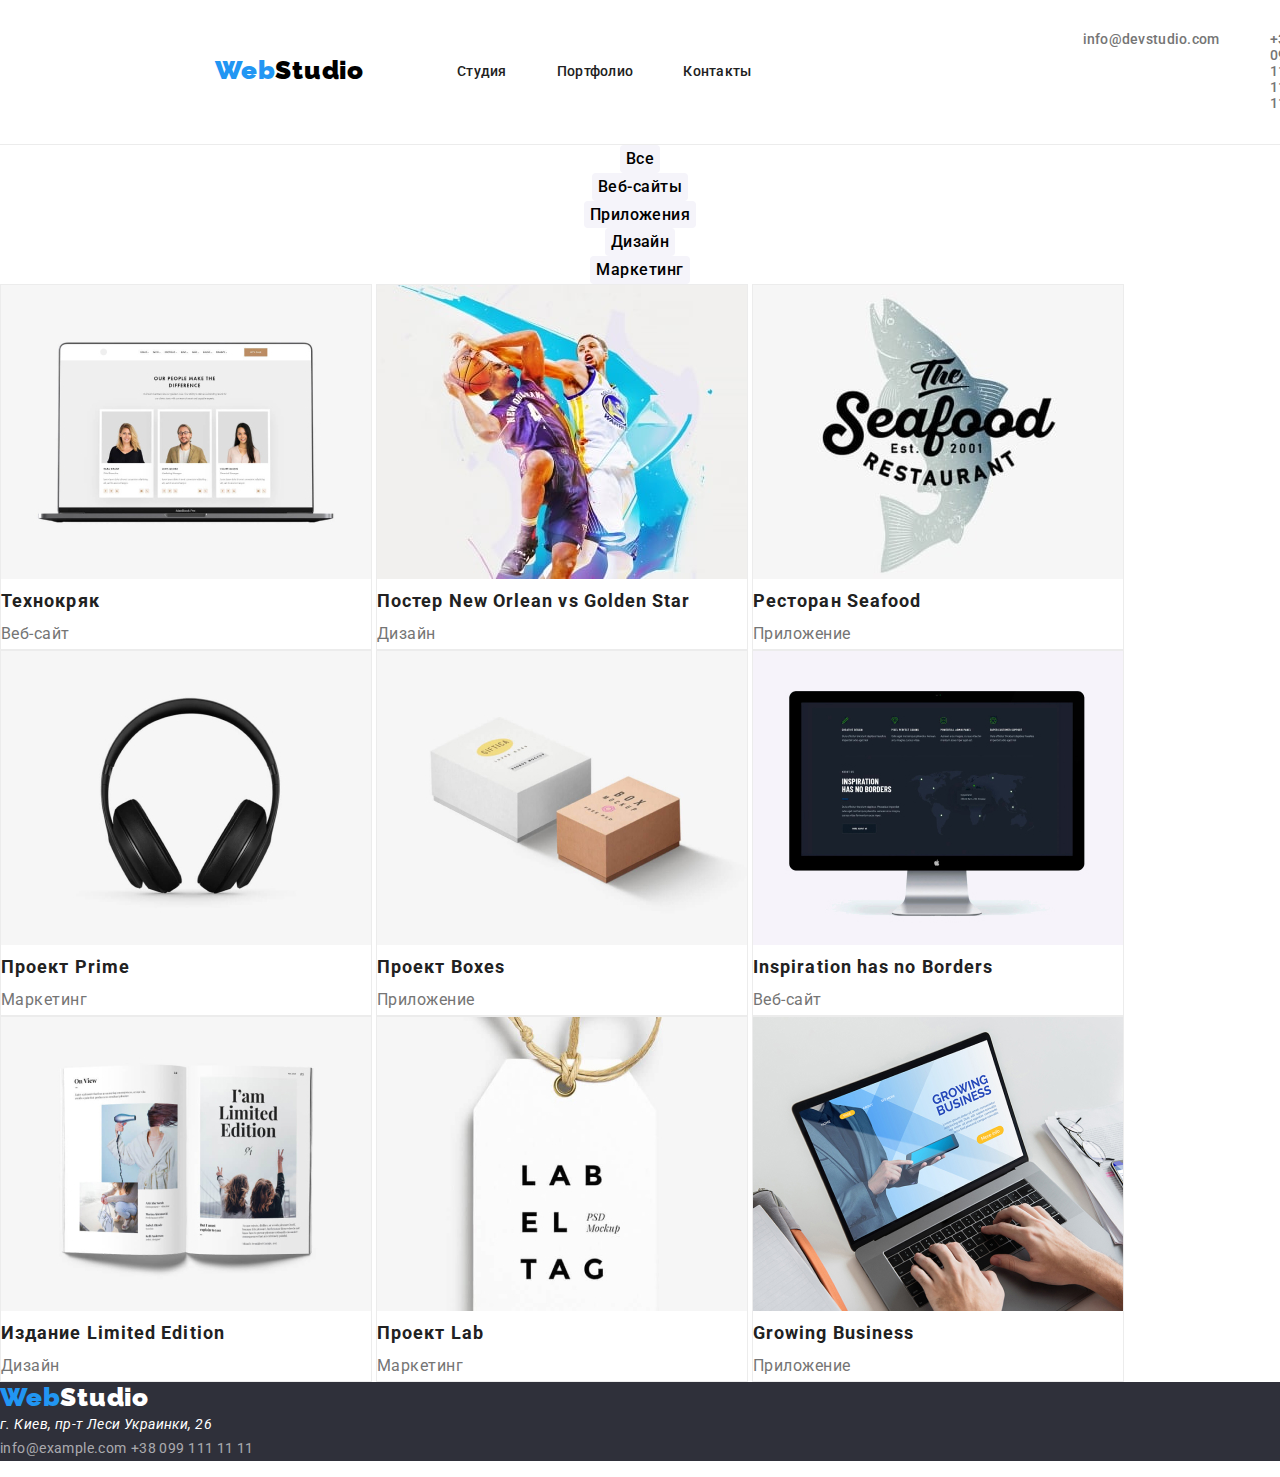
==== commit ac232ddc: "correction flex margin padding" ====
--- a/portfolio.html
+++ b/portfolio.html
@@ -5,12 +5,13 @@
    <meta http-equiv="X-UA-Compatible" content="IE=edge">
    <meta name="viewport" content="width=device-width, initial-scale=1.0">
    <title>Home Work 2</title>
+   <link rel="preconnect" href="https://fonts.googleapis.com">
+   <link rel="preconnect" href="https://fonts.gstatic.com" crossorigin>
    <link href="https://fonts.googleapis.com/css2?family=Raleway:wght@700&family=Roboto:ital,wght@0,400;0,500;0,700;1,900&display=swap" rel="stylesheet">
    <link rel="stylesheet" href="css/style.css"> 
 </head>
 <body>
    <header class="page-header">
-
       <nav class="header__info-first">
          <a class="logo link" href="./index.html"><b style="color:#2196F3">Web<span style="color:#000000;">Studio</span></b></a>
          <ul class="header__site-nav">
@@ -18,67 +19,66 @@
             <li><a class="header__site-nav link portfolio" href="./portfolio.html">Портфолио</a></li>
             <li><a class="header__site-nav link contact" href="#contacts">Контакты</a></li>
          </ul>
+      </nav>   
          <ul class="header__contact">
             <li><a class="header__info-first link email grey" href="mailto:info@devstudio.com">info@devstudio.com</a></li>
             <li><a class="header__info-first link telephone grey" href="tel:+380961111111">+38 096 111 11 11</a></li>
          </ul>
-      </nav>
-      
    </header>
    <main class="main__portfolio"> 
       <section>         
          <ul class="main__portfolio-nav list">
-               <li class="main__portfolio-nav-button"><button class="button__nav" type="button" >Все</button></li>
-               <li class="main__portfolio-nav-button"><button class="button__nav" type="button" >Веб-сайты</button></li>
-               <li class="main__portfolio-nav-button"><button class="button__nav" type="button" >Приложения</button></li>
-               <li class="main__portfolio-nav-button"><button class="button__nav" type="button" >Дизайн</button></li>
-               <li class="main__portfolio-nav-button"><button class="button__nav" type="button" >Маркетинг</button></li>
+               <li class="main__portfolio-nav-btn"><button class="btn__nav" type="button" >Все</button></li>
+               <li class="main__portfolio-nav-btn"><button class="btn__nav" type="button" >Веб-сайты</button></li>
+               <li class="main__portfolio-nav-btn"><button class="btn__nav" type="button" >Приложения</button></li>
+               <li class="main__portfolio-nav-btn"><button class="btn__nav" type="button" >Дизайн</button></li>
+               <li class="main__portfolio-nav-btn"><button class="btn__nav" type="button" >Маркетинг</button></li>
          </ul>
       
          <ul class="main__information-project-details list">
             <li class="main__information-project-detail firsts">
                <a href="#"><img src="./images/img4.jpg" alt="Три человека" width="370" ></a>
-               <h3>Технокряк</h3>
+               <h3 class="main__information-project-detail-title">Технокряк</h3>
                <p class="grey detail">Веб-сайт</p>
             </li>
             <li class="main__information-project-detail seconds">
                <a href="#"><img src="./images/img5.jpg" alt="два человека играют в баскетбол"  width="370" ></a>
-               <h3>Постер New Orlean vs Golden Star</h3>
+               <h3 class="main__information-project-detail-title">Постер New Orlean vs Golden Star</h3>
                <p class="grey detail">Дизайн</p>
             </li>
             <li class="main__information-project-detail third">
                <a href="#"><img src="./images/img6.jpg" alt="логотип морского ресторана"  width="370" ></a>
-               <h3>Ресторан Seafood</h3>
+               <h3 class="main__information-project-detail-title">Ресторан Seafood</h3>
                <p class="grey detail">Приложение</p>
             </li>   
             <li class="main__information-project-detail four">
                <a href="#"><img src="./images/img7.jpg" alt="наушники"  width="370" ></a>
-               <h3>Проект Prime</h3>
+               <h3 class="main__information-project-detail-title">Проект Prime</h3>
                <p class="grey detail">Маркетинг</p>
             </li>  
             <li class="main__information-project-detail five">
                <a href="#"><img src="./images/img8.jpg" alt="две коробки"  width="370" ></a>
-               <h3>Проект Boxes</h3>
+               <h3 class="main__information-project-detail-title">Проект Boxes</h3>
                <p class="grey detail">Приложение</p>
             </li>
             <li class="main__information-project-detail six">
                <a href="#"><img src="./images/img9.jpg" alt="рабочий стол"  width="370" ></a>
-               <h3 lang="en">Inspiration has no Borders</h3>
+               <h3 class="main__information-project-detail-title" lang="en">Inspiration has no Borders</h3>
                <p class="grey detail">Веб-сайт</p>
             </li>
             <li class="main__information-project-detail seven">
                <a href="#"><img src="./images/img10.jpg" alt="открытая книга"  width="370" ></a>
-               <h3>Издание Limited Edition</h3>
+               <h3 class="main__information-project-detail-title">Издание Limited Edition</h3>
                <p class="grey detail">Дизайн</p>
             </li>   
             <li class="main__information-project-detail eight">
                <a href="#"><img src="./images/img11.jpg" alt="метка"  width="370" ></a>
-               <h3>Проект Lab</h3>
+               <h3 class="main__information-project-detail-title">Проект Lab</h3>
                <p class="grey detail">Маркетинг</p>
             </li>  
             <li class="main__information-project-detail nine">
                <a href="#"><img src="./images/img12.jpg" alt="ноутбук" width="370" ></a>
-               <h3 lang="en">Growing Business</h3>
+               <h3 class="main__information-project-detail-title" lang="en">Growing Business</h3>
                <p class="grey detail">Приложение</p>
             </li>  
          </ul>  
@@ -88,7 +88,7 @@
       <a class="logo-footer link" href="./index.html"><b style="color:#2196F3">Web<span style="color:#ffffff;">Studio</span></b></a>
       <address class="address white">г. Киев, пр-т Леси Украинки, 26</address>
       <a class="link whitening" href="mailto:info@example.com">info@example.com</a>
-      <p class="tel"><a class="link whitening" href="tel:+380991111111">+38 099 111 11 11</a></p>
+      <a class="link whitening tel" href="tel:+380991111111">+38 099 111 11 11</a></p>
    </footer>
 
 </body>
--- a/css/style.css
+++ b/css/style.css
@@ -8,9 +8,9 @@
 }
 :root {
   --primary-text-color: #212121;
-  --spetial-color: #2196f3;
-  --color-grey: #757575;
-  --color-white: #ffffff;
+  --special-color: #2196f3;
+  --color-contact: #757575;
+  --color-light: #ffffff;
   --color-of-details: #ececec;
   --color-background: #f5f4fa;
   --color-image: #2f303a;
@@ -19,9 +19,25 @@
 body {
   font-family: 'Roboto', sans-serif;
   color: var(--primary-text-color);
-  width: 1600px;
-  margin: auto;
-}
+  margin: 0;
+}
+.header__site-nav,
+.header__contact,
+.header__hero-title,
+.main__details,
+.main__details-info-title,
+.grey,
+.work,
+.main__information-photo-img,
+.main__information-teachers-photo,
+.workers,
+.main__portfolio-nav,
+.main__information-project-details,
+.main__information-project-detail-title {
+  margin: 0;
+  padding: 0;
+}
+
 .list {
   list-style-type: none;
 }
@@ -29,17 +45,19 @@
   text-decoration: none;
 }
 .grey {
-  color: var(--color-grey);
+  color: var(--color-contact);
 }
 .white {
-  color: var(--color-white);
+  color: var(--color-light);
 }
 .page-header {
-  padding: 26px 215px;
   border-bottom: solid 1px var(--color-of-details);
-}
-.header__info-first > ul {
-  display: inline;
+  display: flex;
+  align-items: center;
+}
+.header__info-first {
+  display: flex;
+  align-items: center;
 }
 .studio,
 .portfolio,
@@ -49,15 +67,15 @@
   font-size: 14px;
   line-height: 1.14;
   letter-spacing: 0.02em;
+  padding: 32px 25px;
 }
 .header__site-nav,
 .header__contact {
-  padding: 0;
+  display: flex;
 }
 .header__site-nav li,
 .header__contact li {
-  display: inline;
-  padding: 25px;
+  list-style-type: none;
 }
 .logo {
   font-size: 26px;
@@ -65,91 +83,89 @@
   letter-spacing: 0.03em;
   font-weight: 700;
   line-height: 1.15;
-  padding-right: 68px;
+  margin: 24px 68px 25px 215px;
 }
 .contact {
-  padding-right: 201px;
 }
 .header__site-nav .link:hover,
+.header__site-nav .link:focus {
+  color: var(--special-color);
+}
 .header__contact .link:hover,
-.header__site-nav .link:focus,
 .header__contact .link:focus {
-  color: var(--spetial-color);
+  color: var(--special-color);
 }
 .email,
 .telephone {
-  font-style: normal;
   font-weight: 500;
   font-size: 14px;
   line-height: 1.14;
   letter-spacing: 0.02em;
 }
-.header__button {
-  height: 600px;
+.email {
+  padding: 32px 25px 32px 306px;
+}
+.telephone {
+  padding: 32px 215px 32px 25px;
+}
+.header__hero {
   background-color: var(--color-image);
   text-align: center;
   letter-spacing: 0.06em;
 }
-.header__button-title {
-  display: block;
-  padding: 200px 452px 30px;
-  margin: 0;
-  color: var(--color-white);
-  text-align: center;
-  margin: 0;
+.header__hero-title {
+  color: var(--color-light);
+  text-align: center;
   font-size: 44px;
   font-weight: 900;
   line-height: 1.36;
-}
-.header__button-button {
-  padding: 10px 32px 10px;
-  background-color: var(--spetial-color);
+  padding: 200px 452px 30px 452px;
+}
+.header__hero-btn {
+  padding: 10px 32px;
+  background-color: var(--special-color);
   border-radius: 4px;
-  margin: 0;
+  font-family: inherit;
   font-size: 16px;
   font-weight: 700;
   line-height: 1.87;
   cursor: pointer;
+  color: var(--color-light);
+  border: none;
+  margin-bottom: 200px;
 }
 .main__details {
-  width: 1170px;
-  height: 101px;
-  margin: 94px 215px 0 215px;
-  padding: 0;
-}
-
-.main__details li {
+  padding-left: 215px;
+  padding-right: 215px;
+}
+
+.main__details-info {
   display: inline-block;
   width: 270px;
 }
-.second {
-  padding-left: 15px;
-  padding-right: 15px;
-}
-.main__details-info > h3 {
-  padding-bottom: 10px;
-  font-weight: bold;
+.main__details-info-title {
+  font-weight: 700;
   font-size: 14px;
   line-height: 1.14;
   letter-spacing: 0.03em;
-  text-transform: uppercase;
-}
-.main__details-info > p {
+}
+.grey.text {
   font-family: Roboto;
   font-size: 14px;
   line-height: 1.71;
   letter-spacing: 0.03em;
+  padding-top: 10px;
 }
 .work {
   font-family: Roboto;
-  font-weight: bold;
+  font-weight: 700;
   font-size: 36px;
   line-height: 1.16;
   text-align: center;
   letter-spacing: 0.03em;
-  padding-top: 94px;
-  padding-bottom: 50px;
-  margin: 0;
+}
+.block {
+  display: inline-block;
 }
 .workers {
   font-weight: 400;
@@ -158,74 +174,53 @@
   text-align: center;
   letter-spacing: 0.03em;
 }
+.grey.workers {
+  text-align: center;
+}
 
 .main__information-photo {
   text-align: center;
-  margin-bottom: 94px;
 }
 .main__information-photo li {
-  display: inline;
 }
 .middle {
-  padding-left: 30px;
-  padding-right: 30px;
 }
 
 .main__information-teachers {
   background-color: var(--color-background);
-  padding: 0;
-  margin: 0;
 }
 .main__information-teachers-photo {
-  padding: 0;
-  margin: 0;
 }
 .main__information-teachers-photo li {
-  display: inline-block;
 }
 .block {
-  width: 270px;
-  height: 368px;
-  margin-bottom: 94px;
   background-color: var(--color-background);
   box-shadow: 0px 1px 3px rgba(0, 0, 0, 0.12), 0px 1px 1px rgba(0, 0, 0, 0.14),
     0px 2px 1px rgba(0, 0, 0, 0.2);
   border-radius: 0px 0px 4px 4px;
 }
 .main__information-teachers-photo {
-  margin-left: 215px;
 }
 .second {
-  margin-left: 30px;
-  margin-right: 30px;
-  padding: 0;
 }
 .thirds {
-  margin-right: 30px;
 }
 .footer {
   background-color: var(--color-image);
-  padding-top: 60px;
-  padding-left: 215px;
 }
 .logo-footer {
   font-family: Raleway;
-  font-weight: bold;
+  font-weight: 700;
   font-size: 26px;
   line-height: 1.19;
   letter-spacing: 0.03em;
-  margin-bottom: 20px;
 }
 .address {
   font-size: 14px;
-  font-style: normal;
   line-height: 1.71;
   letter-spacing: 0.03em;
-  padding-top: 20px;
 }
 .tel {
-  padding-bottom: 60px;
-  margin: 0;
 }
 
 .whitening {
@@ -235,76 +230,62 @@
   letter-spacing: 0.03em;
 }
 .main__portfolio {
-  margin-top: 94px;
-  margin-bottom: 94px;
 }
 .main__portfolio-nav {
-  padding-bottom: 50px;
-  margin: 0;
   text-align: center;
 }
 .main__portfolio-nav li {
-  display: inline;
-}
-.main__portfolio-nav-button {
-  padding: 4px;
-}
-.button__nav {
+}
+.main__portfolio-nav-btn {
+}
+.btn__nav {
   background: var(--color-background);
   border-radius: 4px;
   border: none;
+  font-family: inherit;
   font-weight: 500;
   font-size: 16px;
   line-height: 1.62;
   letter-spacing: 0.03em;
-  padding: 6px 22px;
   cursor: pointer;
 }
-.button__nav:hover,
-.button__nav:focus {
-  background-color: var(--spetial-color);
+.btn__nav:hover,
+.btn__nav:focus {
+  background-color: var(--special-color);
   border: none;
-  color: var(--color-white);
+  color: var(--color-light);
 }
 .main__information-project-details {
-  padding: 0;
-  margin: 0;
-}
-.main__information-project-details li {
+}
+.main__information-project-detail {
+  background: var(--color-light);
+  border: 1px solid var(--color-of-details);
   display: inline-block;
-  width: 370px;
-  height: 404px;
-  background: var(--color-white);
-  border: 1px solid var(--color-of-details);
 }
 .detail {
   font-size: 16px;
   line-height: 1.87;
   letter-spacing: 0.03em;
-  padding: 4px 24px 20px;
-  margin: 0;
 }
 .main__information-project-detail > h3 {
-  font-weight: bold;
+  font-weight: 700;
   font-size: 18px;
   line-height: 2;
   letter-spacing: 0.06em;
-  padding-top: 20px;
-  padding-left: 24px;
-  margin: 0;
 }
 .firsts,
 .four,
 .seven {
-  margin: 0 30px 30px 15px;
 }
 .seconds,
 .five,
 .eight {
-  margin: 0 30px 30px 0;
 }
 .third,
 .six,
 .nine {
-  margin: 0 15px 30px 0;
-}
+}
+.section {
+  padding-bottom: 94px;
+  padding-top: 94px;
+}
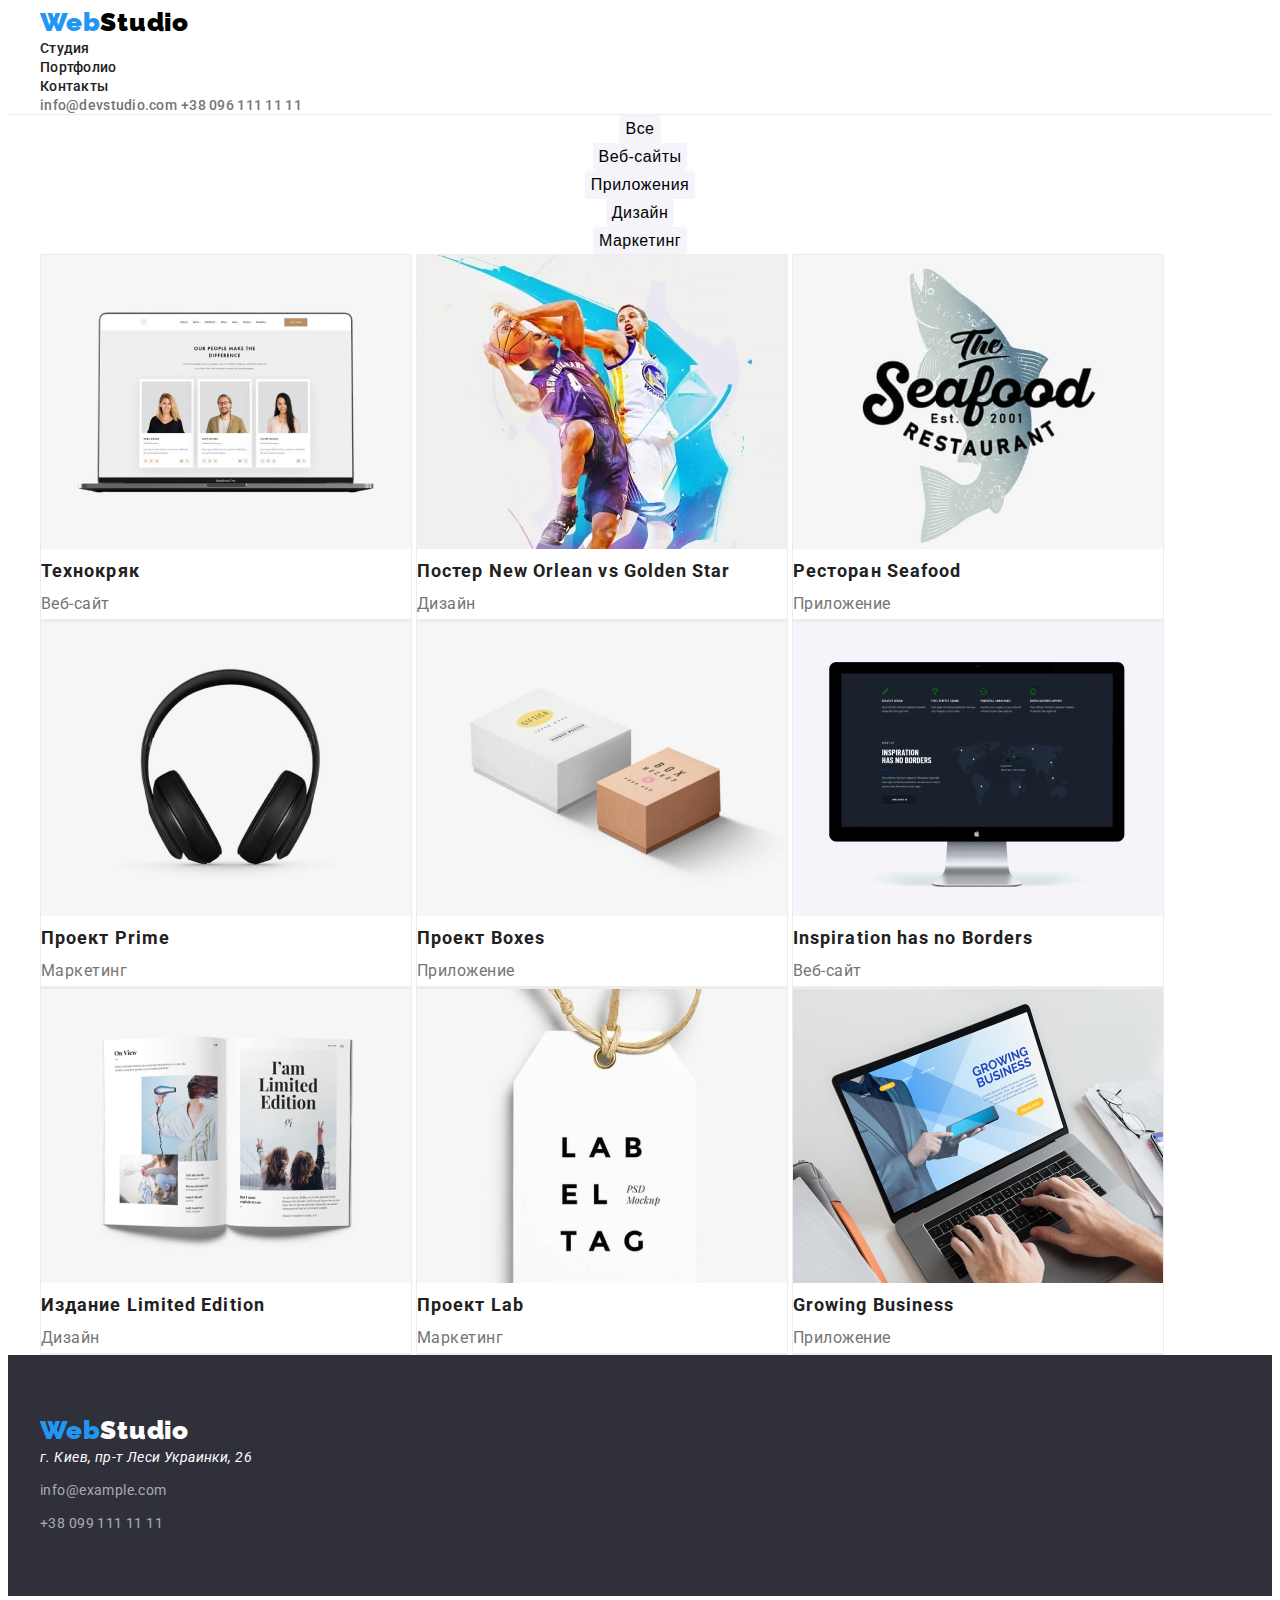
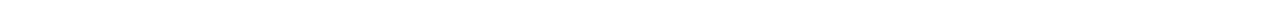
==== commit 9773cc8a: "correction" ====
--- a/portfolio.html
+++ b/portfolio.html
@@ -8,87 +8,111 @@
    <link rel="preconnect" href="https://fonts.googleapis.com">
    <link rel="preconnect" href="https://fonts.gstatic.com" crossorigin>
    <link href="https://fonts.googleapis.com/css2?family=Raleway:wght@700&family=Roboto:ital,wght@0,400;0,500;0,700;1,900&display=swap" rel="stylesheet">
+   <link rel="stylesheet" href="https://cdnjs.cloudflare.com/ajax/libs/modern-normalize/1.1.0/modern-normalize.min.css" integrity="sha512-wpPYUAdjBVSE4KJnH1VR1HeZfpl1ub8YT/NKx4PuQ5NmX2tKuGu6U/JRp5y+Y8XG2tV+wKQpNHVUX03MfMFn9Q==" crossorigin="anonymous" referrerpolicy="no-referrer" />
    <link rel="stylesheet" href="css/style.css"> 
 </head>
 <body>
    <header class="page-header">
-      <nav class="header__info-first">
-         <a class="logo link" href="./index.html"><b style="color:#2196F3">Web<span style="color:#000000;">Studio</span></b></a>
-         <ul class="header__site-nav">
-            <li><a class="header__site-nav link studio" href="./index.html">Студия</a></li>
-            <li><a class="header__site-nav link portfolio" href="./portfolio.html">Портфолио</a></li>
-            <li><a class="header__site-nav link contact" href="#contacts">Контакты</a></li>
-         </ul>
-      </nav>   
-         <ul class="header__contact">
-            <li><a class="header__info-first link email grey" href="mailto:info@devstudio.com">info@devstudio.com</a></li>
-            <li><a class="header__info-first link telephone grey" href="tel:+380961111111">+38 096 111 11 11</a></li>
-         </ul>
+      <div class="container page-header-container">
+         <nav class="header__info-first">
+            <a class="logo link" href="./index.html"><b style="color:#2196F3">Web<span style="color:#000000;">Studio</span></b></a>
+            <ul class="header__site-nav">
+               <li class="list"><a class="header__site-nav link studio" href="./index.html">Студия</a></li>
+               <li class="list"><a class="header__site-nav link portfolio" href="./portfolio.html">Портфолио</a></li>
+               <li class="list"><a class="header__site-nav link contact" href="#contacts">Контакты</a></li>
+            </ul>
+         </nav>   
+         <div class="header__contact">
+            <a class="header__info-first link email grey" href="mailto:info@devstudio.com">info@devstudio.com</a>
+            <a class="header__info-first link telephone grey" href="tel:+380961111111">+38 096 111 11 11</a>
+         </div>
+      </div>   
    </header>
    <main class="main__portfolio"> 
-      <section>         
-         <ul class="main__portfolio-nav list">
-               <li class="main__portfolio-nav-btn"><button class="btn__nav" type="button" >Все</button></li>
-               <li class="main__portfolio-nav-btn"><button class="btn__nav" type="button" >Веб-сайты</button></li>
-               <li class="main__portfolio-nav-btn"><button class="btn__nav" type="button" >Приложения</button></li>
-               <li class="main__portfolio-nav-btn"><button class="btn__nav" type="button" >Дизайн</button></li>
-               <li class="main__portfolio-nav-btn"><button class="btn__nav" type="button" >Маркетинг</button></li>
-         </ul>
-      
-         <ul class="main__information-project-details list">
-            <li class="main__information-project-detail firsts">
-               <a href="#"><img src="./images/img4.jpg" alt="Три человека" width="370" ></a>
-               <h3 class="main__information-project-detail-title">Технокряк</h3>
-               <p class="grey detail">Веб-сайт</p>
-            </li>
-            <li class="main__information-project-detail seconds">
-               <a href="#"><img src="./images/img5.jpg" alt="два человека играют в баскетбол"  width="370" ></a>
-               <h3 class="main__information-project-detail-title">Постер New Orlean vs Golden Star</h3>
-               <p class="grey detail">Дизайн</p>
-            </li>
-            <li class="main__information-project-detail third">
-               <a href="#"><img src="./images/img6.jpg" alt="логотип морского ресторана"  width="370" ></a>
-               <h3 class="main__information-project-detail-title">Ресторан Seafood</h3>
-               <p class="grey detail">Приложение</p>
-            </li>   
-            <li class="main__information-project-detail four">
-               <a href="#"><img src="./images/img7.jpg" alt="наушники"  width="370" ></a>
-               <h3 class="main__information-project-detail-title">Проект Prime</h3>
-               <p class="grey detail">Маркетинг</p>
-            </li>  
-            <li class="main__information-project-detail five">
-               <a href="#"><img src="./images/img8.jpg" alt="две коробки"  width="370" ></a>
-               <h3 class="main__information-project-detail-title">Проект Boxes</h3>
-               <p class="grey detail">Приложение</p>
-            </li>
-            <li class="main__information-project-detail six">
-               <a href="#"><img src="./images/img9.jpg" alt="рабочий стол"  width="370" ></a>
-               <h3 class="main__information-project-detail-title" lang="en">Inspiration has no Borders</h3>
-               <p class="grey detail">Веб-сайт</p>
-            </li>
-            <li class="main__information-project-detail seven">
-               <a href="#"><img src="./images/img10.jpg" alt="открытая книга"  width="370" ></a>
-               <h3 class="main__information-project-detail-title">Издание Limited Edition</h3>
-               <p class="grey detail">Дизайн</p>
-            </li>   
-            <li class="main__information-project-detail eight">
-               <a href="#"><img src="./images/img11.jpg" alt="метка"  width="370" ></a>
-               <h3 class="main__information-project-detail-title">Проект Lab</h3>
-               <p class="grey detail">Маркетинг</p>
-            </li>  
-            <li class="main__information-project-detail nine">
-               <a href="#"><img src="./images/img12.jpg" alt="ноутбук" width="370" ></a>
-               <h3 class="main__information-project-detail-title" lang="en">Growing Business</h3>
-               <p class="grey detail">Приложение</p>
-            </li>  
-         </ul>  
+      <section>
+         <div class="container">        
+            <ul class="main__portfolio-nav list">
+                  <li class="main__portfolio-nav-btn"><button class="btn__nav" type="button" >Все</button></li>
+                  <li class="main__portfolio-nav-btn"><button class="btn__nav" type="button" >Веб-сайты</button></li>
+                  <li class="main__portfolio-nav-btn"><button class="btn__nav" type="button" >Приложения</button></li>
+                  <li class="main__portfolio-nav-btn"><button class="btn__nav" type="button" >Дизайн</button></li>
+                  <li class="main__portfolio-nav-btn"><button class="btn__nav" type="button" >Маркетинг</button></li>
+            </ul>
+            <ul class="main__information-project-details list">
+               <li class="main__information-project-detail firsts">
+                  <a href="#"><img src="./images/img4.jpg" alt="Три человека" width="370" ></a>
+                  <div class="main__information-project-detail-border">
+                     <h3 class="main__information-project-detail-title">Технокряк</h3>
+                     <p class="grey detail">Веб-сайт</p>
+                  </div>
+               </li>
+               <li class="main__information-project-detail seconds">
+                  <a href="#"><img src="./images/img5.jpg" alt="два человека играют в баскетбол"  width="370" ></a>
+                  <div class="main__information-project-detail-border">
+                     <h3 class="main__information-project-detail-title">Постер New Orlean vs Golden Star</h3>
+                     <p class="grey detail">Дизайн</p>
+                  </div>    
+               </li>
+               <li class="main__information-project-detail third">
+                  <a href="#"><img src="./images/img6.jpg" alt="логотип морского ресторана"  width="370" ></a>
+                  <div class="main__information-project-detail-border">
+                     <h3 class="main__information-project-detail-title">Ресторан Seafood</h3>
+                     <p class="grey detail">Приложение</p>
+                  </div>    
+               </li>   
+               <li class="main__information-project-detail four">
+                  <a href="#"><img src="./images/img7.jpg" alt="наушники"  width="370" ></a>
+                  <div class="main__information-project-detail-border">
+                     <h3 class="main__information-project-detail-title">Проект Prime</h3>
+                     <p class="grey detail">Маркетинг</p>
+                  </div>    
+               </li>  
+               <li class="main__information-project-detail five">
+                  <a href="#"><img src="./images/img8.jpg" alt="две коробки"  width="370" ></a>
+                  <div class="main__information-project-detail-border">
+                     <h3 class="main__information-project-detail-title">Проект Boxes</h3>
+                     <p class="grey detail">Приложение</p>
+                  </div>    
+               </li>
+               <li class="main__information-project-detail six">
+                  <a href="#"><img src="./images/img9.jpg" alt="рабочий стол"  width="370" ></a>
+                  <div class="main__information-project-detail-border">
+                     <h3 class="main__information-project-detail-title" lang="en">Inspiration has no Borders</h3>
+                     <p class="grey detail">Веб-сайт</p>
+                  </div>    
+               </li>
+               <li class="main__information-project-detail seven">
+                  <a href="#"><img src="./images/img10.jpg" alt="открытая книга"  width="370" ></a>
+                  <div class="main__information-project-detail-border">
+                     <h3 class="main__information-project-detail-title">Издание Limited Edition</h3>
+                     <p class="grey detail">Дизайн</p>
+                  </div>    
+               </li>   
+               <li class="main__information-project-detail eight">
+                  <a href="#"><img src="./images/img11.jpg" alt="метка"  width="370" ></a>
+                  <div class="main__information-project-detail-border">
+                     <h3 class="main__information-project-detail-title">Проект Lab</h3>
+                     <p class="grey detail">Маркетинг</p>
+                  </div>    
+               </li>  
+               <li class="main__information-project-detail nine">
+                  <a href="#"><img src="./images/img12.jpg" alt="ноутбук" width="370" ></a>
+                  <div class="main__information-project-detail-border">
+                     <h3 class="main__information-project-detail-title" lang="en">Growing Business</h3>
+                     <p class="grey detail">Приложение</p>
+                  </div>   
+               </li>  
+            </ul> 
+         </div>    
       </section>   
    </main>
    <footer class="footer" id="contacts">
-      <a class="logo-footer link" href="./index.html"><b style="color:#2196F3">Web<span style="color:#ffffff;">Studio</span></b></a>
-      <address class="address white">г. Киев, пр-т Леси Украинки, 26</address>
-      <a class="link whitening" href="mailto:info@example.com">info@example.com</a>
-      <a class="link whitening tel" href="tel:+380991111111">+38 099 111 11 11</a></p>
+      <div class="container">
+         <a class="logo-footer link" href="./index.html"><b style="color:#2196F3">Web<span style="color:#ffffff;">Studio</span></b></a>
+         <address class="address white">г. Киев, пр-т Леси Украинки, 26</address>
+         <a class="link whitening email-footer" href="mailto:info@example.com">info@example.com</a>
+         <a class="link whitening tel-footer" href="tel:+380991111111">+38 099 111 11 11</a>
+      </div>   
    </footer>
 
 </body>
--- a/css/style.css
+++ b/css/style.css
@@ -1,11 +1,3 @@
-html {
-  box-sizing: border-box;
-}
-*,
-*::before,
-*::after {
-  box-sizing: inherit;
-}
 :root {
   --primary-text-color: #212121;
   --special-color: #2196f3;
@@ -15,35 +7,36 @@
   --color-background: #f5f4fa;
   --color-image: #2f303a;
   --color-footer-contact: rgba(255, 255, 255, 0.6);
+  --color-border: #eeeeee;
 }
 body {
   font-family: 'Roboto', sans-serif;
   color: var(--primary-text-color);
+}
+p,
+h1,
+h2,
+h3,
+h4,
+h5,
+h6 {
   margin: 0;
 }
-.header__site-nav,
-.header__contact,
-.header__hero-title,
-.main__details,
-.main__details-info-title,
-.grey,
-.work,
-.main__information-photo-img,
-.main__information-teachers-photo,
-.workers,
-.main__portfolio-nav,
-.main__information-project-details,
-.main__information-project-detail-title {
+
+ul {
+  list-style-type: none;
   margin: 0;
   padding: 0;
 }
-
-.list {
-  list-style-type: none;
-}
 .link {
   text-decoration: none;
 }
+.container {
+  width: 1200px;
+  padding-left: 15px;
+  padding-right: 15px;
+  margin: 0 auto;
+}
 .grey {
   color: var(--color-contact);
 }
@@ -52,12 +45,6 @@
 }
 .page-header {
   border-bottom: solid 1px var(--color-of-details);
-  display: flex;
-  align-items: center;
-}
-.header__info-first {
-  display: flex;
-  align-items: center;
 }
 .studio,
 .portfolio,
@@ -67,15 +54,6 @@
   font-size: 14px;
   line-height: 1.14;
   letter-spacing: 0.02em;
-  padding: 32px 25px;
-}
-.header__site-nav,
-.header__contact {
-  display: flex;
-}
-.header__site-nav li,
-.header__contact li {
-  list-style-type: none;
 }
 .logo {
   font-size: 26px;
@@ -83,9 +61,6 @@
   letter-spacing: 0.03em;
   font-weight: 700;
   line-height: 1.15;
-  margin: 24px 68px 25px 215px;
-}
-.contact {
 }
 .header__site-nav .link:hover,
 .header__site-nav .link:focus {
@@ -102,47 +77,47 @@
   line-height: 1.14;
   letter-spacing: 0.02em;
 }
-.email {
-  padding: 32px 25px 32px 306px;
-}
-.telephone {
-  padding: 32px 215px 32px 25px;
-}
+
 .header__hero {
   background-color: var(--color-image);
-  text-align: center;
   letter-spacing: 0.06em;
+  text-align: center;
+  padding-top: 200px;
+  padding-bottom: 200px;
 }
 .header__hero-title {
   color: var(--color-light);
-  text-align: center;
   font-size: 44px;
   font-weight: 900;
   line-height: 1.36;
-  padding: 200px 452px 30px 452px;
+  max-width: 696px;
+  padding-bottom: 30px;
+  margin-right: auto;
+  margin-left: auto;
 }
 .header__hero-btn {
   padding: 10px 32px;
   background-color: var(--special-color);
   border-radius: 4px;
-  font-family: inherit;
   font-size: 16px;
   font-weight: 700;
   line-height: 1.87;
   cursor: pointer;
   color: var(--color-light);
   border: none;
-  margin-bottom: 200px;
+}
+.container.section {
+  padding-top: 94px;
+  padding-bottom: 47px;
 }
 .main__details {
-  padding-left: 215px;
-  padding-right: 215px;
-}
-
-.main__details-info {
-  display: inline-block;
-  width: 270px;
-}
+  display: flex;
+  justify-content: center;
+}
+.main__details-info:not(:last-child) {
+  margin-right: 30px;
+}
+
 .main__details-info-title {
   font-weight: 700;
   font-size: 14px;
@@ -155,6 +130,7 @@
   line-height: 1.71;
   letter-spacing: 0.03em;
   padding-top: 10px;
+  display: inline-block;
 }
 .work {
   font-family: Roboto;
@@ -163,9 +139,7 @@
   line-height: 1.16;
   text-align: center;
   letter-spacing: 0.03em;
-}
-.block {
-  display: inline-block;
+  margin-bottom: 50px;
 }
 .workers {
   font-weight: 400;
@@ -174,75 +148,52 @@
   text-align: center;
   letter-spacing: 0.03em;
 }
+.workers.title {
+  padding-top: 30px;
+}
 .grey.workers {
   text-align: center;
-}
-
-.main__information-photo {
-  text-align: center;
-}
-.main__information-photo li {
-}
-.middle {
-}
-
+  padding-top: 10px;
+  padding-bottom: 30px;
+}
+.main__information-photo.section {
+  padding-top: 47px;
+  padding-bottom: 94px;
+}
+.main__information-photo-img {
+  display: flex;
+}
+.main__information-photo-img .list:not(:last-child) {
+  margin-right: 30px;
+}
 .main__information-teachers {
   background-color: var(--color-background);
 }
+.main__information-teachers.section {
+  padding-top: 94px;
+  padding-bottom: 94px;
+}
 .main__information-teachers-photo {
-}
-.main__information-teachers-photo li {
-}
+  display: flex;
+}
+.main__information-teachers-photo .list:not(:last-child) {
+  margin-right: 30px;
+}
+
 .block {
   background-color: var(--color-background);
   box-shadow: 0px 1px 3px rgba(0, 0, 0, 0.12), 0px 1px 1px rgba(0, 0, 0, 0.14),
     0px 2px 1px rgba(0, 0, 0, 0.2);
   border-radius: 0px 0px 4px 4px;
 }
-.main__information-teachers-photo {
-}
-.second {
-}
-.thirds {
-}
-.footer {
-  background-color: var(--color-image);
-}
-.logo-footer {
-  font-family: Raleway;
-  font-weight: 700;
-  font-size: 26px;
-  line-height: 1.19;
-  letter-spacing: 0.03em;
-}
-.address {
-  font-size: 14px;
-  line-height: 1.71;
-  letter-spacing: 0.03em;
-}
-.tel {
-}
-
-.whitening {
-  color: var(--color-footer-contact);
-  font-size: 14px;
-  line-height: 1.71;
-  letter-spacing: 0.03em;
-}
-.main__portfolio {
-}
+
 .main__portfolio-nav {
   text-align: center;
-}
-.main__portfolio-nav li {
-}
-.main__portfolio-nav-btn {
 }
 .btn__nav {
   background: var(--color-background);
   border-radius: 4px;
   border: none;
-  font-family: inherit;
   font-weight: 500;
   font-size: 16px;
   line-height: 1.62;
@@ -255,8 +206,7 @@
   border: none;
   color: var(--color-light);
 }
-.main__information-project-details {
-}
+
 .main__information-project-detail {
   background: var(--color-light);
   border: 1px solid var(--color-of-details);
@@ -267,25 +217,41 @@
   line-height: 1.87;
   letter-spacing: 0.03em;
 }
-.main__information-project-detail > h3 {
+.main__information-project-detail-title {
   font-weight: 700;
   font-size: 18px;
   line-height: 2;
   letter-spacing: 0.06em;
 }
-.firsts,
-.four,
-.seven {
-}
-.seconds,
-.five,
-.eight {
-}
-.third,
-.six,
-.nine {
-}
-.section {
-  padding-bottom: 94px;
-  padding-top: 94px;
-}
+.main__information-project-detail-border {
+  border-bottom: 1px solid var(--color-border);
+}
+.footer {
+  background-color: var(--color-image);
+  padding-top: 60px;
+  padding-bottom: 60px;
+}
+.logo-footer {
+  font-family: Raleway;
+  font-weight: 700;
+  font-size: 26px;
+  line-height: 1.19;
+  letter-spacing: 0.03em;
+  display: inline-block;
+}
+.address {
+  font-size: 14px;
+  line-height: 1.71;
+  letter-spacing: 0.03em;
+}
+.whitening {
+  color: var(--color-footer-contact);
+  font-size: 14px;
+  line-height: 1.71;
+  letter-spacing: 0.03em;
+  display: block;
+}
+.email-footer {
+  margin-top: 9px;
+  margin-bottom: 9px;
+}
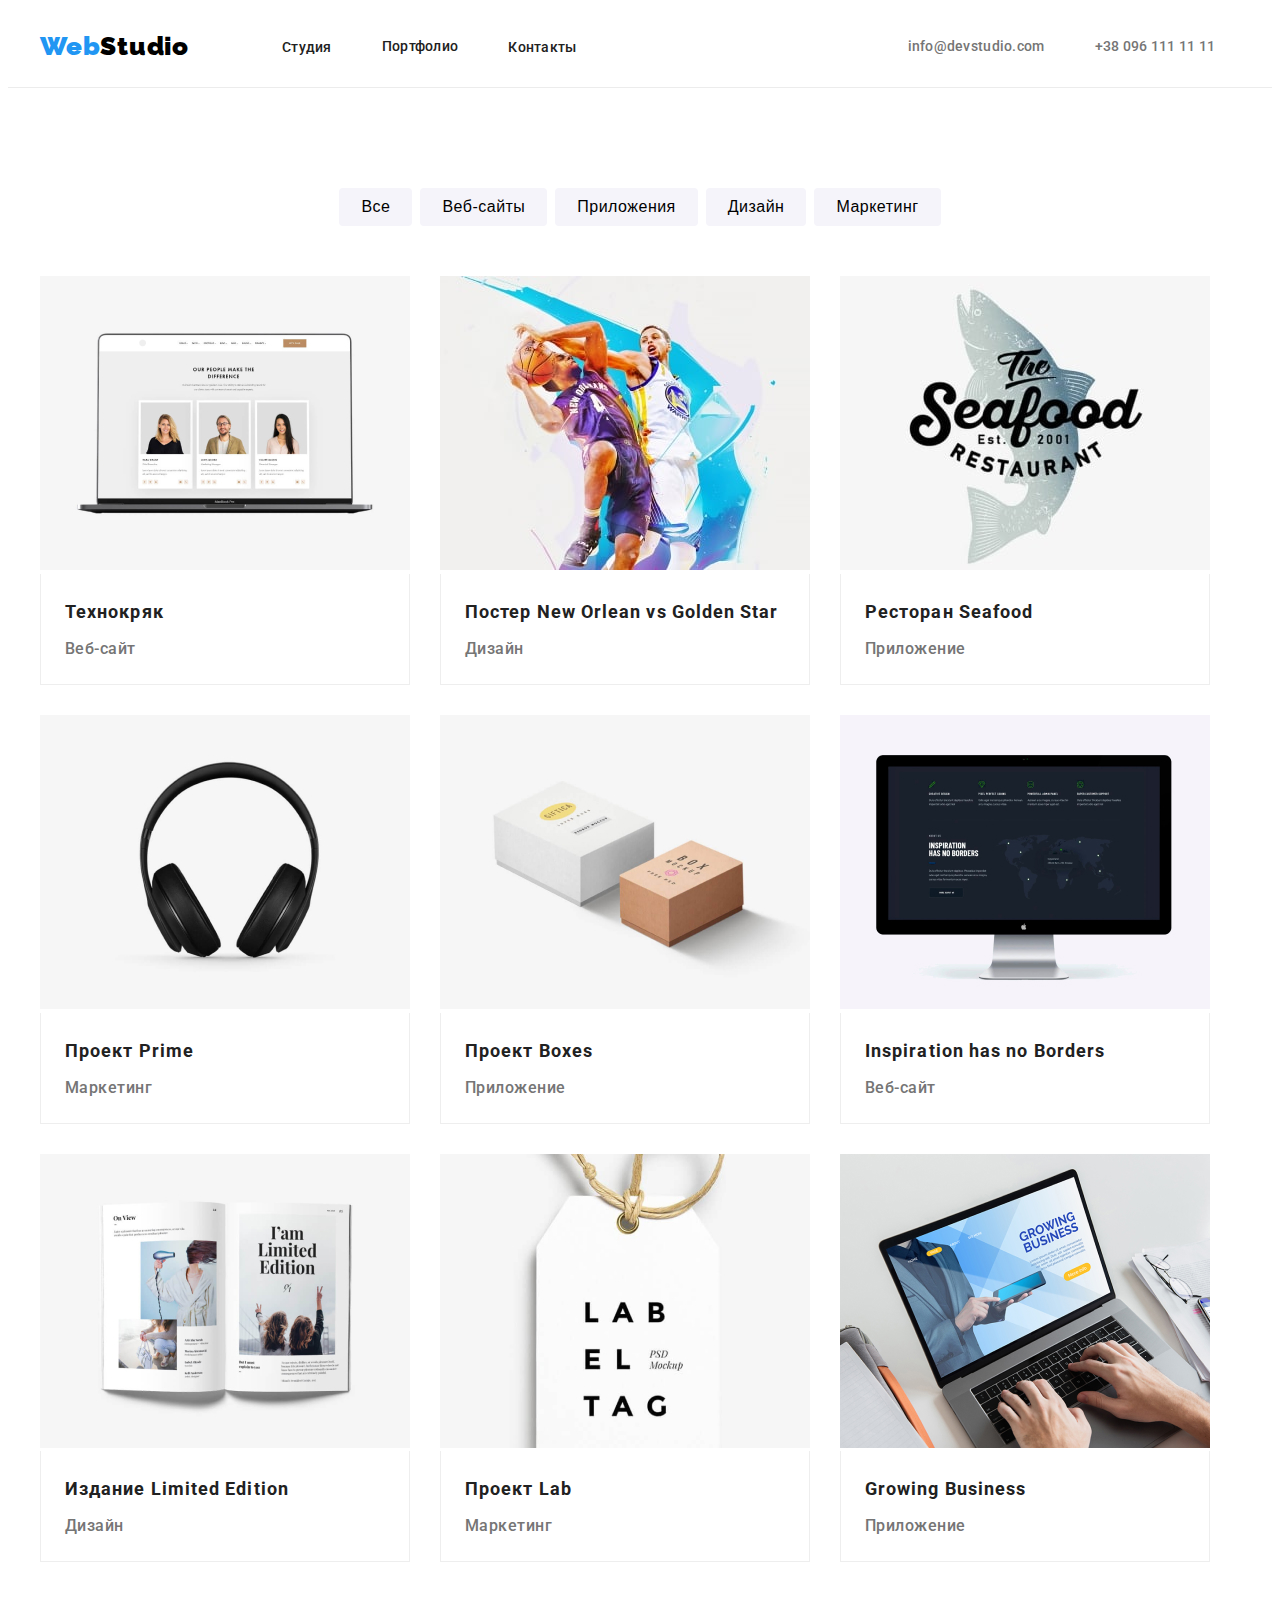
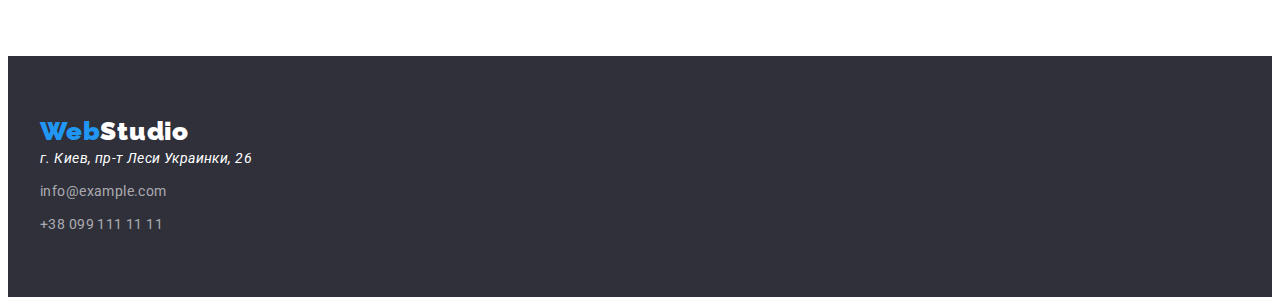
==== commit ba7534eb: "hope without errors" ====
--- a/portfolio.html
+++ b/portfolio.html
@@ -17,9 +17,9 @@
          <nav class="header__info-first">
             <a class="logo link" href="./index.html"><b style="color:#2196F3">Web<span style="color:#000000;">Studio</span></b></a>
             <ul class="header__site-nav">
-               <li class="list"><a class="header__site-nav link studio" href="./index.html">Студия</a></li>
-               <li class="list"><a class="header__site-nav link portfolio" href="./portfolio.html">Портфолио</a></li>
-               <li class="list"><a class="header__site-nav link contact" href="#contacts">Контакты</a></li>
+               <li class="list header__site-nav-item"><a class="link studio" href="./index.html">Студия</a></li>
+               <li class="list header__site-nav-item"><a class="link portfolio" href="./portfolio.html">Портфолио</a></li>
+               <li class="list header__site-nav-item"><a class="link contact" href="#contacts">Контакты</a></li>
             </ul>
          </nav>   
          <div class="header__contact">
@@ -29,82 +29,80 @@
       </div>   
    </header>
    <main class="main__portfolio"> 
-      <section>
-         <div class="container">        
+         <div class="container portfolio">        
             <ul class="main__portfolio-nav list">
-                  <li class="main__portfolio-nav-btn"><button class="btn__nav" type="button" >Все</button></li>
-                  <li class="main__portfolio-nav-btn"><button class="btn__nav" type="button" >Веб-сайты</button></li>
-                  <li class="main__portfolio-nav-btn"><button class="btn__nav" type="button" >Приложения</button></li>
-                  <li class="main__portfolio-nav-btn"><button class="btn__nav" type="button" >Дизайн</button></li>
-                  <li class="main__portfolio-nav-btn"><button class="btn__nav" type="button" >Маркетинг</button></li>
+                  <li class="main__portfolio-nav-item"><button class="btn__nav" type="button">Все</button></li>
+                  <li class="main__portfolio-nav-item"><button class="btn__nav" type="button" >Веб-сайты</button></li>
+                  <li class="main__portfolio-nav-item"><button class="btn__nav" type="button" >Приложения</button></li>
+                  <li class="main__portfolio-nav-item"><button class="btn__nav" type="button" >Дизайн</button></li>
+                  <li class="main__portfolio-nav-item"><button class="btn__nav" type="button" >Маркетинг</button></li>
             </ul>
             <ul class="main__information-project-details list">
-               <li class="main__information-project-detail firsts">
+               <li class="main__information-project-item">
                   <a href="#"><img src="./images/img4.jpg" alt="Три человека" width="370" ></a>
-                  <div class="main__information-project-detail-border">
-                     <h3 class="main__information-project-detail-title">Технокряк</h3>
+                  <div class="main__information-project-item-border">
+                     <h3 class="main__information-project-item-title">Технокряк</h3>
                      <p class="grey detail">Веб-сайт</p>
                   </div>
                </li>
-               <li class="main__information-project-detail seconds">
+               <li class="main__information-project-item">
                   <a href="#"><img src="./images/img5.jpg" alt="два человека играют в баскетбол"  width="370" ></a>
-                  <div class="main__information-project-detail-border">
-                     <h3 class="main__information-project-detail-title">Постер New Orlean vs Golden Star</h3>
+                  <div class="main__information-project-item-border">
+                     <h3 class="main__information-project-item-title">Постер New Orlean vs Golden Star</h3>
                      <p class="grey detail">Дизайн</p>
                   </div>    
                </li>
-               <li class="main__information-project-detail third">
+               <li class="main__information-project-item">
                   <a href="#"><img src="./images/img6.jpg" alt="логотип морского ресторана"  width="370" ></a>
-                  <div class="main__information-project-detail-border">
-                     <h3 class="main__information-project-detail-title">Ресторан Seafood</h3>
+                  <div class="main__information-project-item-border">
+                     <h3 class="main__information-project-item-title">Ресторан Seafood</h3>
                      <p class="grey detail">Приложение</p>
                   </div>    
                </li>   
-               <li class="main__information-project-detail four">
+               <li class="main__information-project-item">
                   <a href="#"><img src="./images/img7.jpg" alt="наушники"  width="370" ></a>
-                  <div class="main__information-project-detail-border">
-                     <h3 class="main__information-project-detail-title">Проект Prime</h3>
+                  <div class="main__information-project-item-border">
+                     <h3 class="main__information-project-item-title">Проект Prime</h3>
                      <p class="grey detail">Маркетинг</p>
                   </div>    
                </li>  
-               <li class="main__information-project-detail five">
+               <li class="main__information-project-item">
                   <a href="#"><img src="./images/img8.jpg" alt="две коробки"  width="370" ></a>
-                  <div class="main__information-project-detail-border">
-                     <h3 class="main__information-project-detail-title">Проект Boxes</h3>
+                  <div class="main__information-project-item-border">
+                     <h3 class="main__information-project-item-title">Проект Boxes</h3>
                      <p class="grey detail">Приложение</p>
                   </div>    
                </li>
-               <li class="main__information-project-detail six">
+               <li class="main__information-project-item">
                   <a href="#"><img src="./images/img9.jpg" alt="рабочий стол"  width="370" ></a>
-                  <div class="main__information-project-detail-border">
-                     <h3 class="main__information-project-detail-title" lang="en">Inspiration has no Borders</h3>
+                  <div class="main__information-project-item-border">
+                     <h3 class="main__information-project-item-title" lang="en">Inspiration has no Borders</h3>
                      <p class="grey detail">Веб-сайт</p>
                   </div>    
                </li>
-               <li class="main__information-project-detail seven">
+               <li class="main__information-project-item">
                   <a href="#"><img src="./images/img10.jpg" alt="открытая книга"  width="370" ></a>
-                  <div class="main__information-project-detail-border">
-                     <h3 class="main__information-project-detail-title">Издание Limited Edition</h3>
+                  <div class="main__information-project-item-border">
+                     <h3 class="main__information-project-item-title">Издание Limited Edition</h3>
                      <p class="grey detail">Дизайн</p>
                   </div>    
                </li>   
-               <li class="main__information-project-detail eight">
+               <li class="main__information-project-item">
                   <a href="#"><img src="./images/img11.jpg" alt="метка"  width="370" ></a>
-                  <div class="main__information-project-detail-border">
-                     <h3 class="main__information-project-detail-title">Проект Lab</h3>
+                  <div class="main__information-project-item-border">
+                     <h3 class="main__information-project-item-title">Проект Lab</h3>
                      <p class="grey detail">Маркетинг</p>
                   </div>    
                </li>  
-               <li class="main__information-project-detail nine">
+               <li class="main__information-project-item">
                   <a href="#"><img src="./images/img12.jpg" alt="ноутбук" width="370" ></a>
-                  <div class="main__information-project-detail-border">
-                     <h3 class="main__information-project-detail-title" lang="en">Growing Business</h3>
+                  <div class="main__information-project-item-border">
+                     <h3 class="main__information-project-item-title" lang="en">Growing Business</h3>
                      <p class="grey detail">Приложение</p>
                   </div>   
                </li>  
             </ul> 
-         </div>    
-      </section>   
+         </div>      
    </main>
    <footer class="footer" id="contacts">
       <div class="container">
--- a/css/style.css
+++ b/css/style.css
@@ -1,3 +1,7 @@
+html {
+  max-width: 1600px;
+  margin: auto;
+}
 :root {
   --primary-text-color: #212121;
   --special-color: #2196f3;
@@ -35,7 +39,8 @@
   width: 1200px;
   padding-left: 15px;
   padding-right: 15px;
-  margin: 0 auto;
+  margin-left: auto;
+  margin-right: auto;
 }
 .grey {
   color: var(--color-contact);
@@ -43,8 +48,41 @@
 .white {
   color: var(--color-light);
 }
+/* ------------------HEADER----------------------- */
 .page-header {
   border-bottom: solid 1px var(--color-of-details);
+  padding-top: 24px;
+  padding-bottom: 25px;
+}
+.page-header-container {
+  display: flex;
+  align-items: center;
+}
+.header__info-first {
+  display: flex;
+}
+.header__site-nav {
+  display: flex;
+  align-items: center;
+}
+.header__contact {
+  display: flex;
+}
+.header__site-nav .list:first-child {
+  margin-left: 93px;
+}
+.header__site-nav .list:not(:last-child) {
+  margin-right: 50px;
+}
+.header__site-nav {
+  margin-right: 331px;
+}
+.logo {
+  font-size: 26px;
+  font-family: 'Raleway', sans-serif;
+  letter-spacing: 0.03em;
+  font-weight: 700;
+  line-height: 1.15;
 }
 .studio,
 .portfolio,
@@ -55,13 +93,7 @@
   line-height: 1.14;
   letter-spacing: 0.02em;
 }
-.logo {
-  font-size: 26px;
-  font-family: 'Raleway', sans-serif;
-  letter-spacing: 0.03em;
-  font-weight: 700;
-  line-height: 1.15;
-}
+
 .header__site-nav .link:hover,
 .header__site-nav .link:focus {
   color: var(--special-color);
@@ -76,8 +108,12 @@
   font-size: 14px;
   line-height: 1.14;
   letter-spacing: 0.02em;
-}
-
+  display: inline-block;
+}
+.email {
+  margin-right: 50px;
+}
+/* ------------------HERO----------------------- */
 .header__hero {
   background-color: var(--color-image);
   letter-spacing: 0.06em;
@@ -130,7 +166,8 @@
   line-height: 1.71;
   letter-spacing: 0.03em;
   padding-top: 10px;
-  display: inline-block;
+  display: block;
+  width: 270px;
 }
 .work {
   font-family: Roboto;
@@ -166,6 +203,7 @@
 .main__information-photo-img .list:not(:last-child) {
   margin-right: 30px;
 }
+/* ------------------TEACHERS----------------------- */
 .main__information-teachers {
   background-color: var(--color-background);
 }
@@ -179,16 +217,28 @@
 .main__information-teachers-photo .list:not(:last-child) {
   margin-right: 30px;
 }
-
 .block {
   background-color: var(--color-background);
   box-shadow: 0px 1px 3px rgba(0, 0, 0, 0.12), 0px 1px 1px rgba(0, 0, 0, 0.14),
     0px 2px 1px rgba(0, 0, 0, 0.2);
   border-radius: 0px 0px 4px 4px;
 }
-
+/* ------------------PORTFOLIO----------------------- */
+.main__portfolio {
+  padding-top: 100px;
+  padding-bottom: 94px;
+}
+.portfolio {
+  display: flex;
+  flex-direction: column;
+}
 .main__portfolio-nav {
-  text-align: center;
+  display: flex;
+  justify-content: center;
+  margin-bottom: 50px;
+}
+.main__portfolio-nav .main__portfolio-nav-item:not(:last-child) {
+  margin-right: 8px;
 }
 .btn__nav {
   background: var(--color-background);
@@ -199,6 +249,7 @@
   line-height: 1.62;
   letter-spacing: 0.03em;
   cursor: pointer;
+  padding: 6px 22px;
 }
 .btn__nav:hover,
 .btn__nav:focus {
@@ -206,26 +257,42 @@
   border: none;
   color: var(--color-light);
 }
+.main__information-project-details {
+  display: flex;
+  flex-wrap: wrap;
+}
+.main__information-project-details .main__information-project-item:not(:nth-child(3n + 3)) {
+  margin-right: 30px;
+}
+.main__information-project-details .main__information-project-item:not(:nth-child(n + 6)) {
+  margin-bottom: 30px;
+}
+.main__information-project-item {
+  background: var(--color-light);
+}
+.main__information-project-item-title {
+  padding: 20px 24px 4px;
+}
 
-.main__information-project-detail {
-  background: var(--color-light);
-  border: 1px solid var(--color-of-details);
-  display: inline-block;
-}
 .detail {
   font-size: 16px;
   line-height: 1.87;
   letter-spacing: 0.03em;
-}
-.main__information-project-detail-title {
+  padding-left: 24px;
+  padding-bottom: 20px;
+}
+.main__information-project-item-title {
   font-weight: 700;
   font-size: 18px;
   line-height: 2;
   letter-spacing: 0.06em;
 }
-.main__information-project-detail-border {
+.main__information-project-item-border {
+  border-left: 1px solid var(--color-border);
+  border-right: 1px solid var(--color-border);
   border-bottom: 1px solid var(--color-border);
 }
+/* ------------------FOOTER----------------------- */
 .footer {
   background-color: var(--color-image);
   padding-top: 60px;
